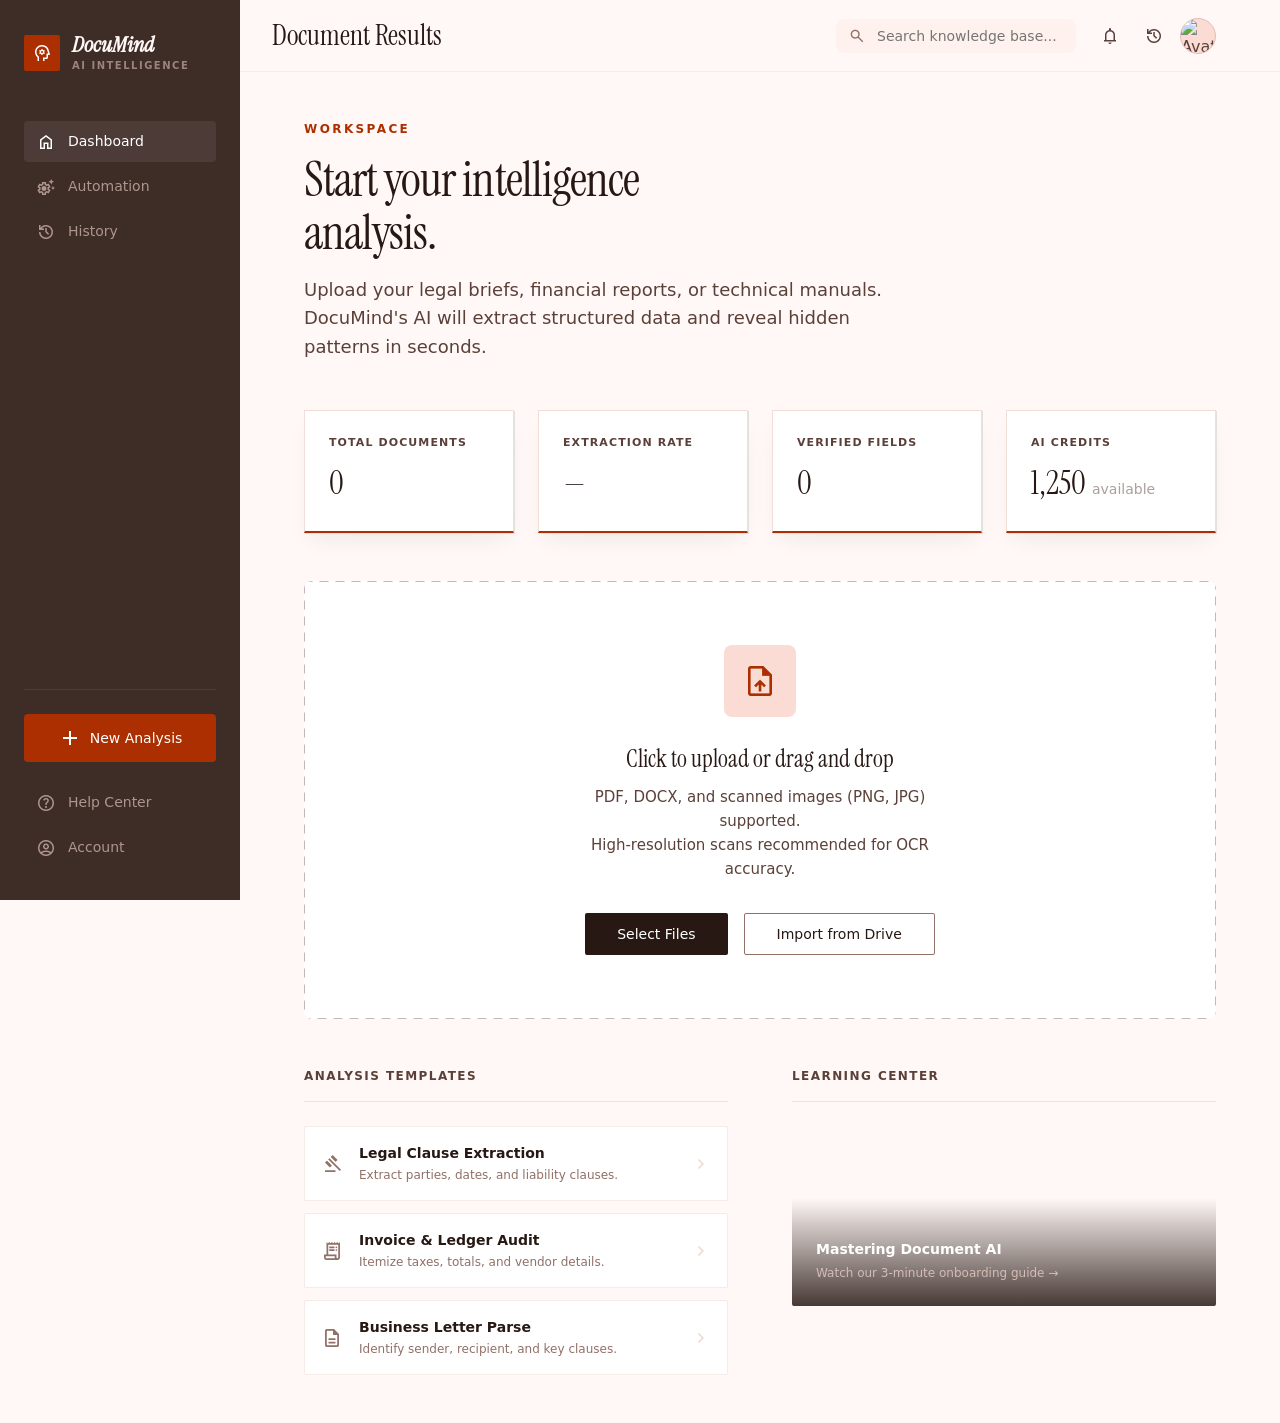
==== static/index.html @ 5a06f117 "Initial commit: DocuMind AI Document Understanding" ====
<!DOCTYPE html>
<html lang="en">
<head>
  <meta charset="UTF-8"/>
  <meta name="viewport" content="width=device-width, initial-scale=1.0"/>
  <title>DocuMind — AI Document Intelligence</title>
  <meta name="description" content="DocuMind AI: Upload legal briefs, financial reports, or technical manuals and extract structured data in seconds using advanced OCR and NLP."/>

  <!-- Fonts -->
  <link rel="preconnect" href="https://fonts.googleapis.com"/>
  <link rel="preconnect" href="https://fonts.gstatic.com" crossorigin/>
  <link href="https://fonts.googleapis.com/css2?family=Instrument+Serif:ital@0;1&family=Geist+Sans:wght@300;400;500;600;700&family=Geist+Mono:wght@400;500&display=swap" rel="stylesheet"/>
  <link href="https://fonts.googleapis.com/css2?family=Material+Symbols+Outlined:opsz,wght,FILL,GRAD@20..48,100..700,0..1,-50..200" rel="stylesheet"/>

  <link rel="stylesheet" href="/static/css/main.css"/>
</head>
<body>

<!-- ══════════════════════ SIDEBAR ══════════════════════ -->
<aside class="sidebar" id="sidebar">
  <div class="sidebar-brand">
    <div class="brand-icon">
      <span class="material-symbols-outlined">psychology</span>
    </div>
    <div>
      <h1 class="brand-name">DocuMind</h1>
      <p class="brand-sub">AI INTELLIGENCE</p>
    </div>
  </div>

  <nav class="sidebar-nav" id="sidebarNav">
    <a href="#" class="nav-item active" id="navDashboard" onclick="showView('dashboard')">
      <span class="material-symbols-outlined">home</span>
      <span>Dashboard</span>
    </a>
    <a href="#" class="nav-item" id="navAutomation" onclick="showView('automation')">
      <span class="material-symbols-outlined">settings_suggest</span>
      <span>Automation</span>
    </a>
    <a href="#" class="nav-item" id="navHistory" onclick="showView('history')">
      <span class="material-symbols-outlined">history</span>
      <span>History</span>
    </a>
  </nav>

  <div class="sidebar-bottom">
    <button class="btn-new-analysis" id="btnNewAnalysis" onclick="resetToUpload()">
      <span class="material-symbols-outlined">add</span>
      New Analysis
    </button>
    <a href="#" class="nav-item">
      <span class="material-symbols-outlined">help</span>
      <span>Help Center</span>
    </a>
    <a href="#" class="nav-item">
      <span class="material-symbols-outlined">account_circle</span>
      <span>Account</span>
    </a>
  </div>
</aside>

<!-- ══════════════════════ TOPBAR ══════════════════════ -->
<header class="topbar" id="topbar">
  <div class="topbar-left" id="topbarLeft">
    <h2 class="topbar-title" id="topbarTitle">Document Results</h2>
    <nav class="topbar-tabs" id="topbarTabs">
      <button class="tab-btn active" id="tabOverview" onclick="switchTab('overview')">Overview</button>
      <button class="tab-btn" id="tabStructure" onclick="switchTab('structure')">Structure</button>
      <button class="tab-btn" id="tabJson" onclick="switchTab('json')">JSON</button>
    </nav>
  </div>
  <div class="topbar-right">
    <button class="btn-reset" id="btnReset" onclick="resetToUpload()" style="display:none;">
      <span class="material-symbols-outlined">refresh</span>
      Reset / Upload New Document
    </button>
    <div class="topbar-search" id="topbarSearch">
      <span class="material-symbols-outlined search-icon">search</span>
      <input type="text" placeholder="Search knowledge base..." id="searchInput" class="search-input"/>
    </div>
    <div class="topbar-actions">
      <button class="icon-btn" title="Notifications">
        <span class="material-symbols-outlined">notifications</span>
      </button>
      <button class="icon-btn" title="History" onclick="showView('history')">
        <span class="material-symbols-outlined">history</span>
      </button>
      <div class="user-avatar">
        <img src="https://lh3.googleusercontent.com/aida-public/[base64]" alt="Avatar" style="width:100%;height:100%;object-fit:cover;"/>
      </div>
    </div>
  </div>
</header>

<!-- ══════════════════════ MAIN ══════════════════════ -->
<main class="main-content" id="mainContent">

  <!-- ── VIEW: DASHBOARD (upload) ── -->
  <div id="viewDashboard" class="view active">
    <section class="hero-section">
      <span class="hero-eyebrow">WORKSPACE</span>
      <h3 class="hero-title">Start your intelligence<br>analysis.</h3>
      <p class="hero-body">Upload your legal briefs, financial reports, or technical manuals. DocuMind's AI will extract structured data and reveal hidden patterns in seconds.</p>
    </section>

    <!-- Metric cards (empty state) -->
    <div class="metrics-grid" id="uploadMetrics">
      <div class="metric-card perspective-hover">
        <p class="metric-label">TOTAL DOCUMENTS</p>
        <p class="metric-value" id="mTotalDocs">0</p>
      </div>
      <div class="metric-card perspective-hover">
        <p class="metric-label">EXTRACTION RATE</p>
        <p class="metric-value" id="mExtrRate">—</p>
      </div>
      <div class="metric-card perspective-hover">
        <p class="metric-label">VERIFIED FIELDS</p>
        <p class="metric-value" id="mVerified">0</p>
      </div>
      <div class="metric-card perspective-hover">
        <p class="metric-label">AI CREDITS</p>
        <div style="display:flex;align-items:baseline;gap:6px;">
          <p class="metric-value">1,250</p>
          <span class="metric-sub">available</span>
        </div>
      </div>
    </div>

    <!-- Upload zone -->
    <section class="upload-section" id="uploadSection">
      <div class="upload-zone" id="uploadZone"
           ondragover="handleDragOver(event)"
           ondragleave="handleDragLeave(event)"
           ondrop="handleDrop(event)"
           onclick="document.getElementById('fileInput').click()">
        <div class="upload-icon-wrap">
          <span class="material-symbols-outlined upload-icon">upload_file</span>
        </div>
        <h4 class="upload-title">Click to upload or drag and drop</h4>
        <p class="upload-body">PDF, DOCX, and scanned images (PNG, JPG) supported.<br>High-resolution scans recommended for OCR accuracy.</p>
        <div class="upload-btns">
          <button class="btn-primary" onclick="event.stopPropagation(); document.getElementById('fileInput').click()">Select Files</button>
          <button class="btn-ghost">Import from Drive</button>
        </div>
        <input type="file" id="fileInput" accept=".png,.jpg,.jpeg,.pdf" style="display:none;" onchange="handleFileSelect(event)"/>
      </div>

      <!-- Processing spinner (hidden) -->
      <div class="processing-overlay" id="processingOverlay" style="display:none;">
        <div class="spinner-wrap">
          <div class="spinner"></div>
          <p class="spinner-label" id="spinnerLabel">Analyzing document…</p>
          <div class="spinner-steps" id="spinnerSteps">
            <div class="spinner-step active" id="step1"><span class="material-symbols-outlined">crop</span> Auto-cropping</div>
            <div class="spinner-step" id="step2"><span class="material-symbols-outlined">text_fields</span> Running OCR</div>
            <div class="spinner-step" id="step3"><span class="material-symbols-outlined">psychology</span> Extracting entities</div>
          </div>
        </div>
      </div>
    </section>

    <!-- Bottom row: templates + learning -->
    <div class="bottom-grid">
      <div>
        <h5 class="section-label">ANALYSIS TEMPLATES</h5>
        <div class="templates-list">
          <div class="template-item" onclick="loadSample('sample_invoice')">
            <div class="template-left">
              <span class="material-symbols-outlined template-icon">gavel</span>
              <div>
                <p class="template-name">Legal Clause Extraction</p>
                <p class="template-desc">Extract parties, dates, and liability clauses.</p>
              </div>
            </div>
            <span class="material-symbols-outlined template-arrow">chevron_right</span>
          </div>
          <div class="template-item" onclick="loadSample('sample_invoice')">
            <div class="template-left">
              <span class="material-symbols-outlined template-icon">receipt_long</span>
              <div>
                <p class="template-name">Invoice & Ledger Audit</p>
                <p class="template-desc">Itemize taxes, totals, and vendor details.</p>
              </div>
            </div>
            <span class="material-symbols-outlined template-arrow">chevron_right</span>
          </div>
          <div class="template-item" onclick="loadSample('sample_letter')">
            <div class="template-left">
              <span class="material-symbols-outlined template-icon">description</span>
              <div>
                <p class="template-name">Business Letter Parse</p>
                <p class="template-desc">Identify sender, recipient, and key clauses.</p>
              </div>
            </div>
            <span class="material-symbols-outlined template-arrow">chevron_right</span>
          </div>
        </div>
      </div>
      <div>
        <h5 class="section-label">LEARNING CENTER</h5>
        <div class="learning-card">
          <div class="learning-bg" style="background-image: url('https://lh3.googleusercontent.com/aida-public/[base64]'); background-size: cover; background-position: center;"></div>
          <div class="learning-overlay">
            <p class="learning-title">Mastering Document AI</p>
            <p class="learning-sub">Watch our 3-minute onboarding guide →</p>
          </div>
        </div>
      </div>
    </div>
  </div>

  <!-- ── VIEW: RESULTS ── -->
  <div id="viewResults" class="view" style="display:none;">

    <!-- Metric cards (results state) -->
    <div class="metrics-grid" id="resultMetrics">
      <div class="metric-card perspective-hover">
        <p class="metric-label">TOTAL ENTITIES</p>
        <div style="display:flex;align-items:baseline;gap:8px;">
          <span class="metric-value-lg" id="rEntities">—</span>
          <span class="metric-sub">Detected</span>
        </div>
      </div>
      <div class="metric-card perspective-hover">
        <p class="metric-label">OCR ACCURACY</p>
        <div style="display:flex;align-items:baseline;gap:8px;">
          <span class="metric-value-lg" id="rOcrAcc">—</span>
          <span class="metric-sub">Verified</span>
        </div>
      </div>
      <div class="metric-card perspective-hover">
        <p class="metric-label">SPEED</p>
        <div style="display:flex;align-items:baseline;gap:8px;">
          <span class="metric-value-lg" id="rSpeed">—</span>
          <span class="metric-sub">Extraction</span>
        </div>
      </div>
      <div class="metric-card perspective-hover">
        <p class="metric-label">CONFIDENCE</p>
        <div style="display:flex;align-items:baseline;gap:8px;">
          <span class="metric-value-lg" id="rConf">—</span>
          <span class="metric-sub">AI Score</span>
        </div>
      </div>
    </div>

    <!-- Dual-view output panel -->
    <div class="output-panel" id="outputPanel">
      <!-- Panel tabs -->
      <div class="panel-header">
        <div class="panel-tabs">
          <button class="panel-tab active" onclick="switchPanelTab('dual')" id="ptDual">Dual View</button>
          <button class="panel-tab" onclick="switchPanelTab('structure')" id="ptStructure">Structure</button>
          <button class="panel-tab" onclick="switchPanelTab('json')" id="ptJson">JSON</button>
          <button class="panel-tab" onclick="switchPanelTab('analytics')" id="ptAnalytics">Analytics</button>
          <button class="panel-tab" onclick="switchPanelTab('preview')" id="ptPreview">Preview</button>
        </div>
        <div class="panel-meta">
          <span class="filename-tag" id="filenameTag">—</span>
          <button class="icon-btn" onclick="downloadJSON()" title="Download JSON">
            <span class="material-symbols-outlined">download</span>
          </button>
        </div>
      </div>

      <!-- DUAL VIEW -->
      <div id="panelDual" class="panel-content">
        <div class="dual-grid">
          <!-- Raw Extraction -->
          <div class="raw-panel">
            <div class="raw-header">
              <h3 class="panel-section-label">RAW EXTRACTION</h3>
            </div>
            <div class="raw-body" id="rawBody">
              <p class="raw-comment"># SOURCE_LAYER_01</p>
              <div id="rawTextContent"></div>
              <p class="raw-comment" style="margin-top:2rem;">// END_OF_FILE_STREAM //</p>
            </div>
          </div>
          <!-- Verified Intelligence -->
          <div class="verified-panel">
            <div class="verified-header">
              <h3 class="panel-section-label">VERIFIED INTELLIGENCE</h3>
              <span class="synced-badge">
                <span class="material-symbols-outlined" style="font-size:12px;">check_circle</span>
                SYNCED
              </span>
            </div>
            <div class="verified-body" id="verifiedBody">
              <!-- Populated by JS -->
            </div>
          </div>
        </div>
      </div>

      <!-- STRUCTURE VIEW -->
      <div id="panelStructure" class="panel-content" style="display:none;">
        <div class="structure-view" id="structureView">
          <!-- Populated by JS -->
        </div>
      </div>

      <!-- JSON VIEW -->
      <div id="panelJson" class="panel-content" style="display:none;">
        <div class="json-view">
          <pre class="json-pre" id="jsonPre"></pre>
        </div>
      </div>

      <!-- ANALYTICS VIEW -->
      <div id="panelAnalytics" class="panel-content" style="display:none;">
        <div class="analytics-view" id="analyticsView" style="padding:24px;">
          <h3 class="panel-section-label" style="margin-bottom:16px;">EXTRACTION METRICS</h3>
          <div id="analyticsMetrics" style="display:grid;grid-template-columns:1fr 1fr 1fr;gap:16px;margin-bottom:32px;"></div>
          <h3 class="panel-section-label" style="margin-bottom:16px;">PERFORMANCE TIMELINE</h3>
          <div id="analyticsTimeline" style="background:#fff;border:1px solid #e4beb4;border-radius:4px;padding:24px;"></div>
        </div>
      </div>

      <!-- PREVIEW VIEW -->
      <div id="panelPreview" class="panel-content" style="display:none;">
        <div class="preview-view" id="previewView" style="padding:16px;height:600px;">
          <embed id="previewImage" width="100%" height="100%" style="border:1px solid rgba(228,190,180,0.5);border-radius:4px;background:#fff;" />
        </div>
      </div>
    </div>

    <!-- Footer -->
    <div class="results-footer">
      <div class="footer-left">
        <span>Audit ID: <span class="mono" id="auditId">DM-0000-X</span></span>
        <span>Model: <span class="mono" id="modelUsed">—</span></span>
      </div>
      <div class="footer-right">
        <span class="status-dot"></span>
        <span>All services operational</span>
      </div>
    </div>
  </div>

  <!-- ── VIEW: HISTORY ── -->
  <div id="viewHistory" class="view" style="display:none;">
    <section class="hero-section">
      <span class="hero-eyebrow">HISTORY</span>
      <h3 class="hero-title">Analysis history.</h3>
      <p class="hero-body">Past analyses are stored locally in your session.</p>
    </section>
    <div id="historyList" class="history-list">
      <p class="empty-state">No analyses yet. Upload a document to begin.</p>
    </div>
  </div>

  <!-- ── VIEW: AUTOMATION ── -->
  <div id="viewAutomation" class="view" style="display:none;">
    <section class="hero-section">
      <span class="hero-eyebrow">AUTOMATION</span>
      <h3 class="hero-title">Configure pipelines.</h3>
      <p class="hero-body">Set up extraction rules and automated workflows for recurring document types.</p>
    </section>
    <div class="settings-grid">
      <div class="settings-card">
        <h4 class="settings-card-title">OCR Settings</h4>
        <div class="form-group">
          <label class="form-label">Preprocessing Mode</label>
          <select class="form-select" id="settingsMode">
            <option value="standard">Standard — Scanned PDFs</option>
            <option value="aggressive">Aggressive — Noisy / Faded</option>
            <option value="photo">Photo — Camera / WhatsApp</option>
          </select>
        </div>
        <div class="form-group">
          <label class="form-label">Min Confidence Threshold</label>
          <input type="range" min="0" max="100" value="0" class="form-range" id="settingsConf"/>
          <span class="form-range-val" id="settingsConfVal">0%</span>
        </div>
      </div>
      <div class="settings-card">
        <h4 class="settings-card-title">Entity Filters</h4>
        <div class="entity-filter-grid" id="entityFilterGrid">
          <!-- Populated by JS -->
        </div>
      </div>
    </div>
  </div>

</main>

<!-- ══════════════════════ FAB ══════════════════════ -->
<button class="fab" id="fab" title="AI Chat" style="display:none;">
  <span class="material-symbols-outlined">chat_bubble</span>
</button>

<!-- ══════════════════════ ERROR TOAST ══════════════════════ -->
<div class="toast" id="toast" style="display:none;">
  <span class="material-symbols-outlined toast-icon">error</span>
  <span id="toastMsg"></span>
  <button onclick="hideToast()" class="toast-close">✕</button>
</div>

<script src="/static/js/app.js"></script>
</body>
</html>
---- static/css/main.css ----
/* ── Tokens ── */
:root {
  --surface: #fff8f6;
  --surface-low: #fff1ed;
  --surface-container: #ffe9e4;
  --surface-high: #ffe2da;
  --surface-highest: #fadcd4;
  --surface-white: #ffffff;
  --on-surface: #271813;
  --on-surface-var: #5b4039;
  --inverse-surface: #3e2c27;
  --outline: #907067;
  --outline-var: #e4beb4;
  --primary: #ab2f00;
  --primary-dark: #271813;
  --on-primary: #ffffff;
  --error: #ba1a1a;
  --green: #16a34a;
  --sidebar-w: 240px;
  --topbar-h: 72px;
  --font-serif: 'Instrument Serif', Georgia, serif;
  --font-sans: 'Geist Sans', system-ui, sans-serif;
  --font-mono: 'Geist Mono', monospace;
  --radius-sm: 2px;
  --radius: 4px;
  --radius-lg: 8px;
  --shadow-card: 1px 1px 0 0 #e2e1de, 0 12px 24px -8px rgba(39,24,19,.08);
}

*,*::before,*::after{box-sizing:border-box;margin:0;padding:0;}
html,body{height:100%;font-family:var(--font-sans);background:var(--surface);color:var(--on-surface);font-size:16px;line-height:1.5;}
a{text-decoration:none;color:inherit;}
button{cursor:pointer;border:none;background:none;font-family:inherit;}

/* ── Sidebar ── */
.sidebar{
  position:fixed;left:0;top:0;width:var(--sidebar-w);height:100vh;
  background:var(--inverse-surface);display:flex;flex-direction:column;
  padding:32px 24px;z-index:100;overflow-y:auto;
}
.sidebar-brand{display:flex;align-items:center;gap:12px;margin-bottom:48px;}
.brand-icon{width:36px;height:36px;background:var(--primary);border-radius:var(--radius-sm);display:flex;align-items:center;justify-content:center;flex-shrink:0;}
.brand-icon .material-symbols-outlined{color:#fff;font-size:20px;}
.brand-name{font-family:var(--font-serif);font-style:italic;font-size:22px;color:#fff8f6;line-height:1.2;}
.brand-sub{font-size:10px;color:rgba(250,220,212,.5);letter-spacing:.15em;font-weight:600;}
.sidebar-nav{flex:1;display:flex;flex-direction:column;gap:4px;}
.nav-item{display:flex;align-items:center;gap:12px;padding:10px 12px;border-radius:var(--radius);color:rgba(250,220,212,.6);font-size:14px;font-weight:500;transition:all .2s;}
.nav-item:hover,.nav-item.active{color:var(--surface-high);background:rgba(255,255,255,.07);}
.nav-item.active{color:#fff;}
.nav-item .material-symbols-outlined{font-size:20px;}
.sidebar-bottom{margin-top:auto;padding-top:24px;border-top:1px solid rgba(228,190,180,.1);display:flex;flex-direction:column;gap:4px;}
.btn-new-analysis{width:100%;background:var(--primary);color:#fff;padding:12px 16px;border-radius:var(--radius);font-size:14px;font-weight:500;display:flex;align-items:center;justify-content:center;gap:8px;margin-bottom:16px;transition:opacity .2s;}
.btn-new-analysis:hover{opacity:.88;}

/* ── Topbar ── */
.topbar{
  position:fixed;top:0;left:var(--sidebar-w);right:0;height:var(--topbar-h);
  background:var(--surface);border-bottom:1px solid rgba(228,190,180,.25);
  display:flex;align-items:center;justify-content:space-between;
  padding:0 64px 0 32px;z-index:90;
}
.topbar-left{display:flex;align-items:flex-end;gap:32px;}
.topbar-title{font-family:var(--font-serif);font-size:28px;font-weight:400;line-height:1;}
.topbar-tabs{display:flex;gap:24px;padding-bottom:2px;}
.tab-btn{background:none;border:none;padding:0 0 6px;font-size:14px;font-weight:500;color:var(--on-surface-var);border-bottom:2px solid transparent;transition:all .2s;cursor:pointer;}
.tab-btn.active{color:var(--primary);border-bottom-color:var(--primary);}
.tab-btn:hover:not(.active){color:var(--on-surface);}
.topbar-right{display:flex;align-items:center;gap:16px;}
.topbar-search{position:relative;display:flex;align-items:center;}
.search-icon{position:absolute;left:12px;font-size:18px;color:var(--outline);}
.search-input{background:var(--surface-low);border:1px solid transparent;border-radius:var(--radius-lg);padding:8px 16px 8px 40px;font-size:14px;width:240px;color:var(--on-surface);transition:border .2s;font-family:inherit;}
.search-input:focus{outline:none;border-color:var(--outline);}
.topbar-actions{display:flex;align-items:center;gap:8px;}
.icon-btn{width:36px;height:36px;display:flex;align-items:center;justify-content:center;border-radius:var(--radius);color:var(--on-surface-var);transition:all .2s;}
.icon-btn:hover{background:var(--surface-container);color:var(--primary);}
.icon-btn .material-symbols-outlined{font-size:20px;}
.user-avatar{width:36px;height:36px;border-radius:50%;background:var(--surface-highest);border:1px solid var(--outline-var);display:flex;align-items:center;justify-content:center;color:var(--on-surface-var);overflow:hidden;}
.user-avatar .material-symbols-outlined{font-size:22px;}
.btn-reset{display:flex;align-items:center;gap:8px;border:1px solid var(--outline);padding:8px 16px;border-radius:var(--radius-lg);font-size:13px;font-weight:500;color:var(--on-surface);transition:all .2s;}
.btn-reset:hover{background:var(--surface-container);}

/* ── Main ── */
.main-content{margin-left:var(--sidebar-w);margin-top:var(--topbar-h);min-height:calc(100vh - var(--topbar-h));padding:48px 64px;}
.view{max-width:1024px;margin:0 auto;}

/* ── Hero ── */
.hero-section{margin-bottom:48px;}
.hero-eyebrow{font-size:12px;font-weight:600;color:var(--primary);letter-spacing:.2em;text-transform:uppercase;display:block;margin-bottom:16px;}
.hero-title{font-family:var(--font-serif);font-size:48px;font-weight:400;line-height:1.1;letter-spacing:-.02em;color:var(--on-surface);margin-bottom:16px;}
.hero-body{font-size:18px;color:var(--on-surface-var);max-width:600px;line-height:1.6;}

/* ── Metric cards ── */
.metrics-grid{display:grid;grid-template-columns:repeat(4,1fr);gap:24px;margin-bottom:48px;}
.metric-card{background:var(--surface-white);border:1px solid rgba(228,190,180,.5);border-bottom:2px solid var(--primary);padding:24px;box-shadow:var(--shadow-card);transition:transform .3s cubic-bezier(.34,1.56,.64,1);}
.metric-card:hover{transform:scale(1.02) rotate(.5deg);}
.metric-label{font-size:11px;font-weight:600;color:var(--on-surface-var);text-transform:uppercase;letter-spacing:.1em;margin-bottom:8px;}
.metric-value{font-family:var(--font-serif);font-size:32px;font-weight:400;color:var(--on-surface);}
.metric-value-lg{font-family:var(--font-serif);font-size:48px;font-weight:400;color:var(--primary);line-height:1;}
.metric-sub{font-size:14px;color:rgba(91,64,57,.5);font-weight:500;}

/* ── Upload ── */
.upload-section{position:relative;margin-bottom:48px;}
.upload-zone{
  border-radius:var(--radius-lg);background:var(--surface-white);padding:64px 32px;
  display:flex;flex-direction:column;align-items:center;justify-content:center;text-align:center;
  cursor:pointer;transition:all .3s;
  background-image:url("data:image/svg+xml,%3csvg width='100%25' height='100%25' xmlns='http://www.w3.org/2000/svg'%3e%3crect width='100%25' height='100%25' fill='none' stroke='%23907067' stroke-width='1' stroke-dasharray='8%2c8' stroke-dashoffset='0' stroke-linecap='square'/%3e%3c/svg%3e");
}
.upload-zone:hover,.upload-zone.drag-over{background:var(--surface-low);}
.upload-icon-wrap{width:72px;height:72px;background:var(--surface-highest);border-radius:var(--radius-lg);display:flex;align-items:center;justify-content:center;margin-bottom:24px;transition:transform .3s;}
.upload-zone:hover .upload-icon-wrap,.upload-zone.drag-over .upload-icon-wrap{transform:scale(1.1);}
.upload-icon{font-size:36px;color:var(--primary);}
.upload-title{font-family:var(--font-serif);font-size:24px;font-weight:400;margin-bottom:8px;}
.upload-body{font-size:15px;color:var(--on-surface-var);max-width:380px;line-height:1.6;margin-bottom:32px;}
.upload-btns{display:flex;gap:16px;}
.btn-primary{background:var(--primary-dark);color:#fff;padding:12px 32px;border-radius:var(--radius-sm);font-size:14px;font-weight:500;transition:opacity .2s;}
.btn-primary:hover{opacity:.85;}
.btn-ghost{border:1px solid var(--outline);padding:12px 32px;border-radius:var(--radius-sm);font-size:14px;font-weight:500;color:var(--on-surface);transition:background .2s;}
.btn-ghost:hover{background:var(--surface-container);}

/* ── Processing overlay ── */
.processing-overlay{position:absolute;inset:0;background:rgba(255,248,246,.92);border-radius:var(--radius-lg);display:flex;align-items:center;justify-content:center;backdrop-filter:blur(4px);}
.spinner-wrap{text-align:center;}
.spinner{width:48px;height:48px;border:3px solid var(--surface-highest);border-top-color:var(--primary);border-radius:50%;animation:spin .8s linear infinite;margin:0 auto 16px;}
@keyframes spin{to{transform:rotate(360deg);}}
.spinner-label{font-size:15px;color:var(--on-surface-var);margin-bottom:24px;}
.spinner-steps{display:flex;gap:24px;justify-content:center;}
.spinner-step{display:flex;align-items:center;gap:6px;font-size:12px;font-weight:500;color:rgba(91,64,57,.4);transition:color .3s;}
.spinner-step.active{color:var(--primary);}
.spinner-step .material-symbols-outlined{font-size:16px;}

/* ── Bottom grid ── */
.bottom-grid{display:grid;grid-template-columns:1fr 1fr;gap:64px;}
.section-label{font-size:12px;font-weight:600;color:var(--on-surface-var);text-transform:uppercase;letter-spacing:.12em;border-bottom:1px solid rgba(228,190,180,.4);padding-bottom:16px;margin-bottom:24px;}
.templates-list{display:flex;flex-direction:column;gap:12px;}
.template-item{display:flex;align-items:center;justify-content:space-between;padding:16px;background:var(--surface-white);border:1px solid rgba(228,190,180,.3);border-radius:var(--radius-sm);cursor:pointer;transition:border-color .2s;}
.template-item:hover{border-color:var(--primary);}
.template-left{display:flex;align-items:center;gap:16px;}
.template-icon{color:var(--outline);font-size:22px;transition:color .2s;}
.template-item:hover .template-icon{color:var(--primary);}
.template-name{font-size:14px;font-weight:600;color:var(--on-surface);}
.template-desc{font-size:12px;color:var(--outline);margin-top:2px;}
.template-arrow{color:rgba(228,190,180,.6);font-size:20px;}
.learning-card{position:relative;height:180px;border-radius:var(--radius-sm);overflow:hidden;cursor:pointer;}
.learning-bg{position:absolute;inset:0;background:linear-gradient(135deg,#3e2c27 0%,#6b3a2a 100%);}
.learning-overlay{position:absolute;inset:0;background:linear-gradient(to top,rgba(39,24,19,.85) 0%,transparent 60%);display:flex;flex-direction:column;justify-content:flex-end;padding:24px;}
.learning-title{color:#fff;font-size:14px;font-weight:600;margin-bottom:4px;}
.learning-sub{color:rgba(250,220,212,.7);font-size:12px;}

/* ── Output panel ── */
.output-panel{background:var(--surface-white);border:1px solid rgba(228,190,180,.4);box-shadow:var(--shadow-card);overflow:hidden;margin-bottom:32px;}
.panel-header{display:flex;align-items:center;justify-content:space-between;padding:16px 32px;border-bottom:1px solid rgba(228,190,180,.2);background:rgba(255,241,237,.4);}
.panel-tabs{display:flex;gap:24px;}
.panel-tab{font-size:14px;font-weight:500;color:rgba(91,64,57,.5);padding-bottom:4px;border-bottom:2px solid transparent;transition:all .2s;cursor:pointer;}
.panel-tab.active{color:var(--primary);border-bottom-color:var(--primary);}
.panel-meta{display:flex;align-items:center;gap:12px;}
.filename-tag{font-size:12px;color:var(--outline);background:var(--surface);padding:4px 10px;border-radius:var(--radius-sm);}
.dual-grid{display:grid;grid-template-columns:1fr 1fr;}
.raw-panel{border-right:1px solid rgba(228,190,180,.2);}
.raw-header,.verified-header{padding:16px 32px;background:rgba(255,241,237,.3);border-bottom:1px solid rgba(228,190,180,.12);display:flex;align-items:center;justify-content:space-between;}
.panel-section-label{font-size:11px;font-weight:600;color:var(--on-surface-var);text-transform:uppercase;letter-spacing:.12em;}
.raw-body{padding:32px;background:#f1f0ed;height:540px;overflow-y:auto;font-family:var(--font-mono);font-size:13px;line-height:1.7;box-shadow:inset 0 2px 8px rgba(39,24,19,.06);}
.raw-comment{color:rgba(144,112,103,.6);margin-bottom:16px;font-style:italic;}
.raw-line{margin-bottom:4px;color:var(--on-surface);}
.verified-body{padding:32px;height:540px;overflow-y:auto;display:flex;flex-direction:column;gap:24px;}
.synced-badge{display:flex;align-items:center;gap:4px;font-size:10px;font-weight:700;color:var(--green);background:#dcfce7;padding:4px 10px;border-radius:999px;}
.v-field-label{font-size:10px;font-weight:700;color:var(--primary);text-transform:uppercase;letter-spacing:.08em;display:block;margin-bottom:6px;}
.v-field-box{background:var(--surface-low);padding:12px 16px;border:1px solid rgba(228,190,180,.35);border-radius:var(--radius-sm);display:flex;justify-content:space-between;align-items:center;font-size:14px;transition:border-color .2s;}
.v-field-box:hover{border-color:var(--primary);}
.v-field-box .material-symbols-outlined{font-size:16px;color:var(--outline-var);}
.v-grid-2{display:grid;grid-template-columns:1fr 1fr;gap:16px;}
.v-entity-box{background:rgba(255,241,237,.5);padding:16px;border:1px solid rgba(228,190,180,.35);border-radius:var(--radius-sm);}
.v-entity-name{font-size:14px;font-weight:700;color:var(--on-surface);margin-bottom:4px;}
.v-entity-detail{font-size:13px;color:var(--on-surface-var);line-height:1.5;}
.v-table{width:100%;font-size:13px;border-collapse:collapse;}
.v-table th{text-align:left;padding-bottom:8px;color:var(--on-surface-var);font-weight:500;border-bottom:1px solid rgba(228,190,180,.2);}
.v-table th:last-child,.v-table td:last-child{text-align:right;}
.v-table td{padding:10px 0;border-bottom:1px solid rgba(228,190,180,.1);}
.v-table tr:last-child td{border:none;font-weight:700;}
.v-table tr:last-child td:last-child{color:var(--primary);}
.v-actions{display:flex;gap:12px;padding-top:8px;}
.btn-approve{flex:1;background:var(--primary-dark);color:#fff;padding:12px;border-radius:var(--radius-sm);font-size:14px;font-weight:500;transition:opacity .2s;}
.btn-approve:hover{opacity:.85;}
.btn-more{padding:12px 16px;border:1px solid rgba(228,190,180,.5);border-radius:var(--radius-sm);transition:background .2s;}
.btn-more:hover{background:var(--surface-low);}

/* ── Structure & JSON views ── */
.structure-view{padding:32px;display:flex;flex-direction:column;gap:12px;}
.struct-entity{display:flex;align-items:center;justify-content:space-between;padding:14px 20px;border:1px solid rgba(228,190,180,.3);border-radius:var(--radius);background:var(--surface-white);}
.struct-type{font-size:11px;font-weight:600;text-transform:uppercase;letter-spacing:.08em;padding:4px 10px;border-radius:999px;}
.struct-value{font-size:14px;font-weight:500;color:var(--on-surface);}
.struct-conf{font-size:12px;font-weight:600;}
.conf-high{color:var(--green);}
.conf-medium{color:#d97706;}
.conf-low{color:var(--error);}
.json-view{padding:32px;}
.json-pre{font-family:var(--font-mono);font-size:13px;line-height:1.7;background:#f1f0ed;padding:24px;border-radius:var(--radius);overflow-x:auto;color:var(--on-surface);max-height:540px;overflow-y:auto;}

/* ── Results footer ── */
.results-footer{display:flex;justify-content:space-between;align-items:center;padding:16px 0;font-size:13px;color:rgba(91,64,57,.55);}
.footer-left{display:flex;gap:24px;}
.mono{font-family:var(--font-mono);color:var(--primary);}
.footer-right{display:flex;align-items:center;gap:8px;}
.status-dot{width:8px;height:8px;border-radius:50%;background:var(--green);}

/* ── History ── */
.history-list{display:flex;flex-direction:column;gap:12px;}
.history-item{display:flex;align-items:center;justify-content:space-between;padding:16px 20px;background:var(--surface-white);border:1px solid rgba(228,190,180,.3);border-radius:var(--radius);cursor:pointer;transition:border-color .2s;}
.history-item:hover{border-color:var(--primary);}
.h-name{font-size:14px;font-weight:600;color:var(--on-surface);}
.h-meta{font-size:12px;color:var(--on-surface-var);margin-top:2px;}
.h-badge{font-size:11px;font-weight:600;padding:4px 10px;border-radius:999px;background:var(--surface-highest);color:var(--primary);}
.empty-state{font-size:14px;color:var(--on-surface-var);text-align:center;padding:48px 0;}

/* ── Settings ── */
.settings-grid{display:grid;grid-template-columns:1fr 1fr;gap:32px;}
.settings-card{background:var(--surface-white);border:1px solid rgba(228,190,180,.35);padding:28px;border-radius:var(--radius);}
.settings-card-title{font-family:var(--font-serif);font-size:20px;margin-bottom:24px;color:var(--on-surface);}
.form-group{margin-bottom:20px;}
.form-label{display:block;font-size:12px;font-weight:600;text-transform:uppercase;letter-spacing:.08em;color:var(--on-surface-var);margin-bottom:8px;}
.form-select{width:100%;padding:10px 14px;border:1px solid rgba(228,190,180,.5);border-radius:var(--radius-sm);font-size:14px;font-family:inherit;background:var(--surface-low);color:var(--on-surface);}
.form-select:focus{outline:none;border-color:var(--primary);}
.form-range{width:100%;accent-color:var(--primary);}
.form-range-val{font-size:13px;color:var(--on-surface-var);margin-top:4px;display:block;}
.entity-filter-grid{display:flex;flex-wrap:wrap;gap:8px;}
.entity-chip{font-size:12px;font-weight:500;padding:6px 12px;border:1px solid rgba(228,190,180,.5);border-radius:999px;cursor:pointer;transition:all .2s;background:var(--surface-white);color:var(--on-surface-var);}
.entity-chip.selected{background:var(--primary);color:#fff;border-color:var(--primary);}

/* ── FAB ── */
.fab{position:fixed;bottom:48px;right:48px;width:56px;height:56px;background:var(--primary-dark);color:#fff;border-radius:50%;box-shadow:0 8px 24px rgba(39,24,19,.25);display:flex;align-items:center;justify-content:center;z-index:200;transition:transform .2s;}
.fab:hover{transform:scale(1.1);}

/* ── Toast ── */
.toast{position:fixed;bottom:32px;left:50%;transform:translateX(-50%);background:#fff;border:1px solid var(--outline-var);border-left:4px solid var(--error);border-radius:var(--radius-lg);padding:14px 20px;display:flex;align-items:center;gap:12px;box-shadow:0 8px 24px rgba(39,24,19,.15);z-index:300;font-size:14px;}
.toast-icon{color:var(--error);}
.toast-close{font-size:16px;color:var(--on-surface-var);padding:0 4px;}
.toast.success{border-left-color:var(--green);}
.toast.success .toast-icon{color:var(--green);}

/* ── Routing badge ── */
.route-badge{display:inline-flex;align-items:center;gap:8px;padding:6px 16px;border-radius:999px;font-size:13px;font-weight:500;margin-bottom:16px;}
.route-good{background:rgba(22,163,74,.1);color:var(--green);border:1px solid rgba(22,163,74,.3);}
.route-warn{background:rgba(217,119,6,.1);color:#d97706;border:1px solid rgba(217,119,6,.3);}

/* ── Responsive ── */
@media(max-width:768px){
  :root{--sidebar-w:0px;}
  .sidebar{transform:translateX(-240px);}
  .topbar{left:0;padding:0 16px;}
  .main-content{padding:32px 16px;}
  .metrics-grid{grid-template-columns:1fr 1fr;}
  .dual-grid{grid-template-columns:1fr;}
  .raw-panel{border-right:none;border-bottom:1px solid rgba(228,190,180,.2);}
  .bottom-grid{grid-template-columns:1fr;}
  .settings-grid{grid-template-columns:1fr;}
}
@media(max-width:480px){
  .metrics-grid{grid-template-columns:1fr;}
  .upload-btns{flex-direction:column;}
}
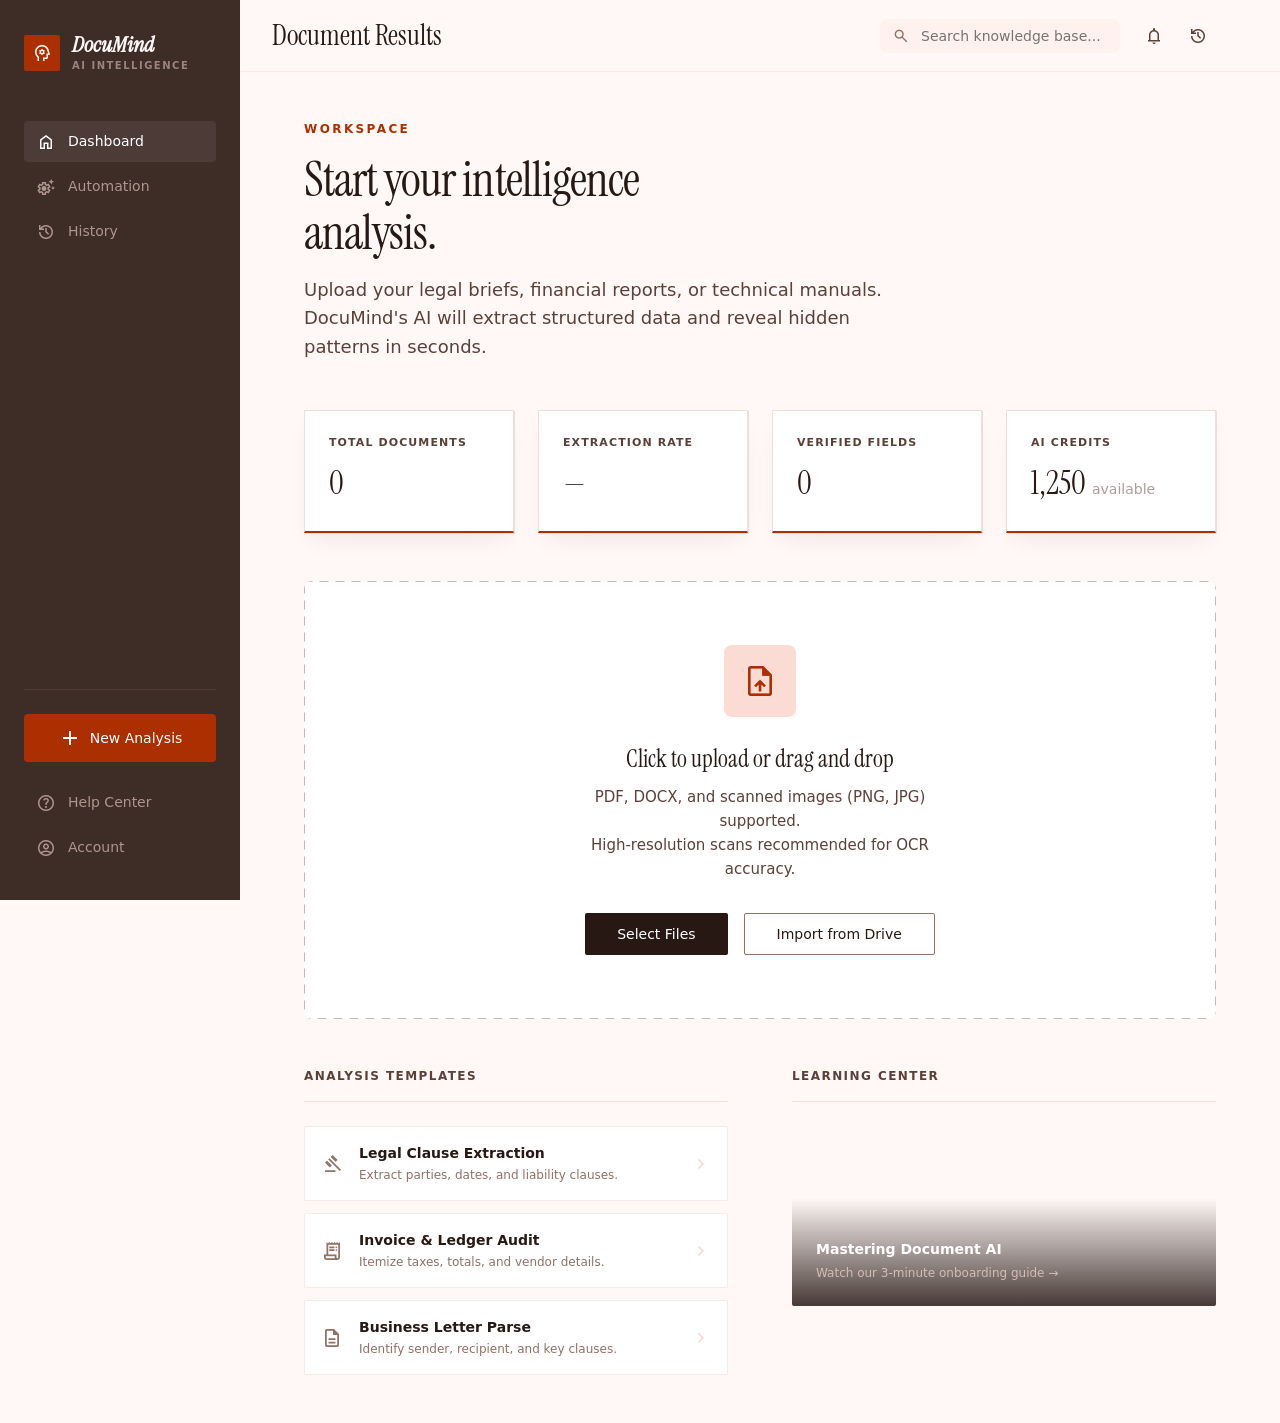
==== commit d6b28f77: "remove generic avatar from topbar" ====
--- a/static/index.html
+++ b/static/index.html
@@ -85,9 +85,6 @@
       <button class="icon-btn" title="History" onclick="showView('history')">
         <span class="material-symbols-outlined">history</span>
       </button>
-      <div class="user-avatar">
-        <img src="https://lh3.googleusercontent.com/aida-public/[base64]" alt="Avatar" style="width:100%;height:100%;object-fit:cover;"/>
-      </div>
     </div>
   </div>
 </header>
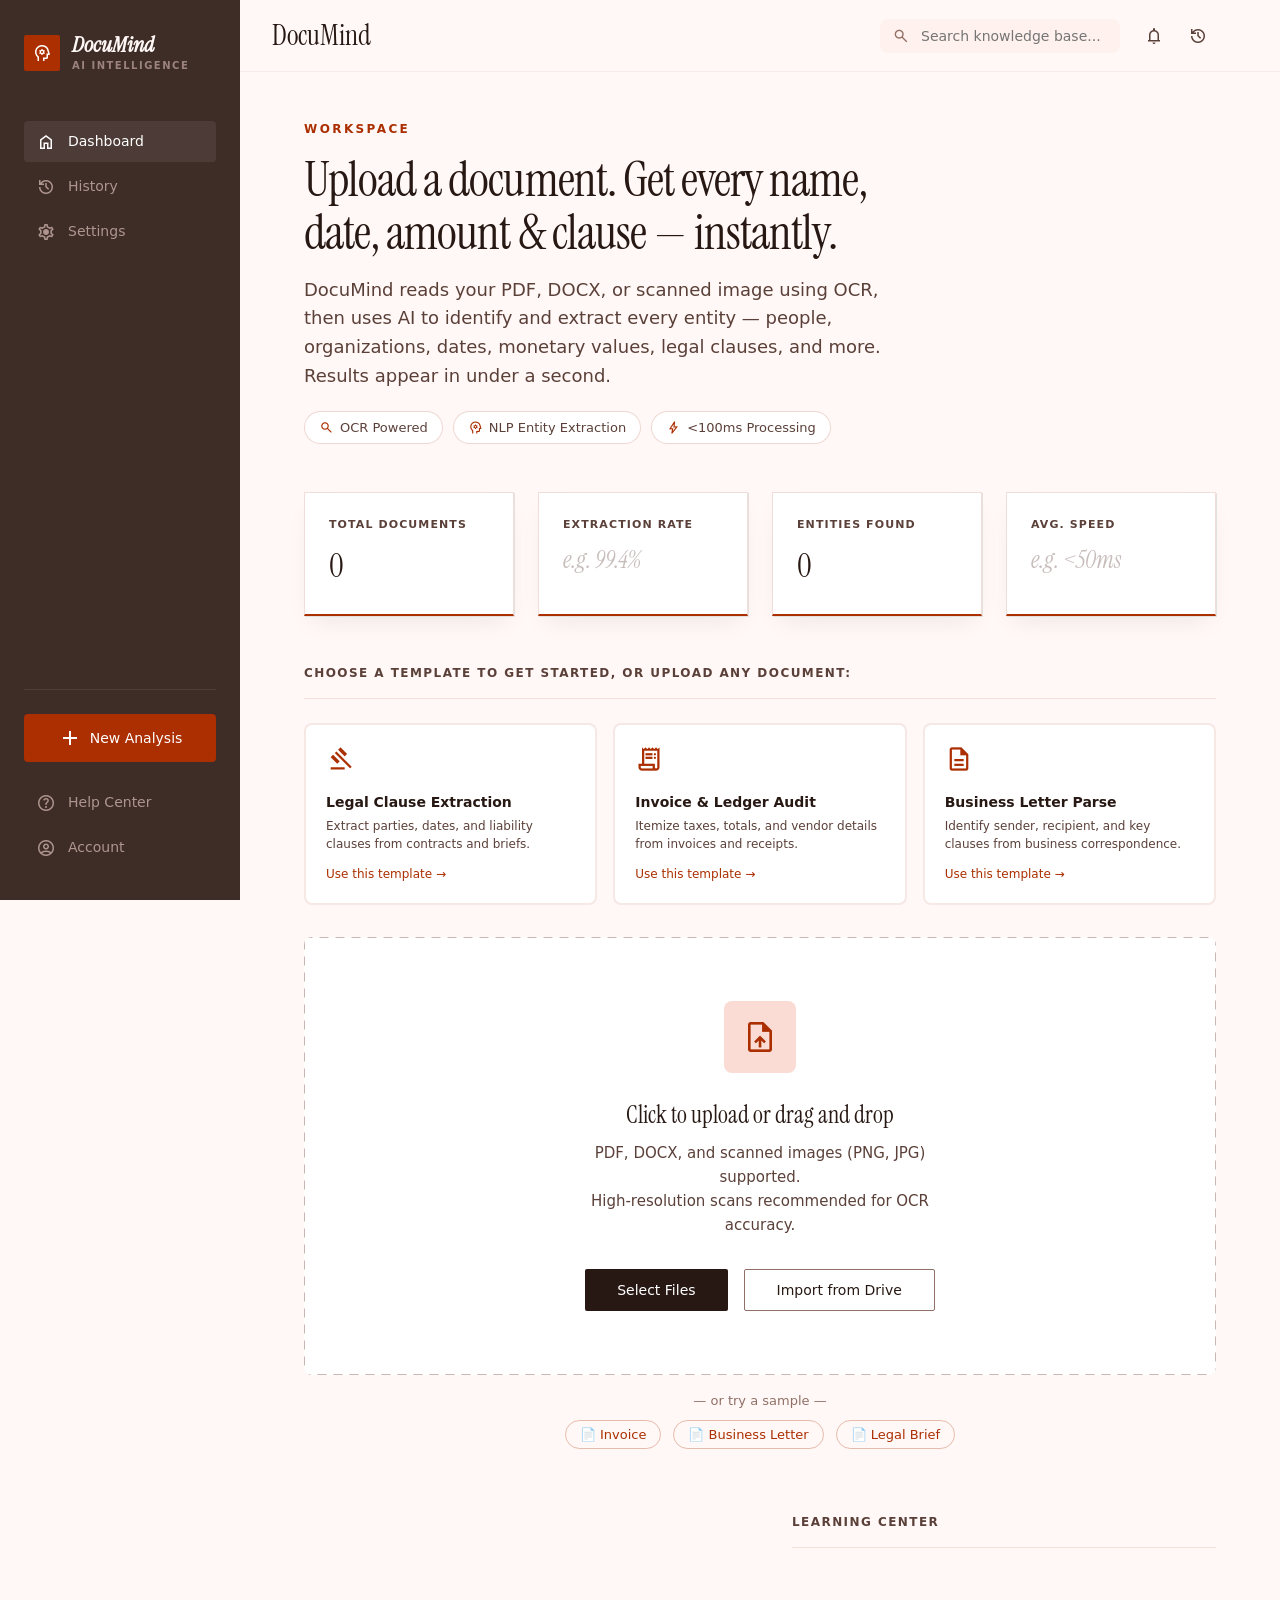
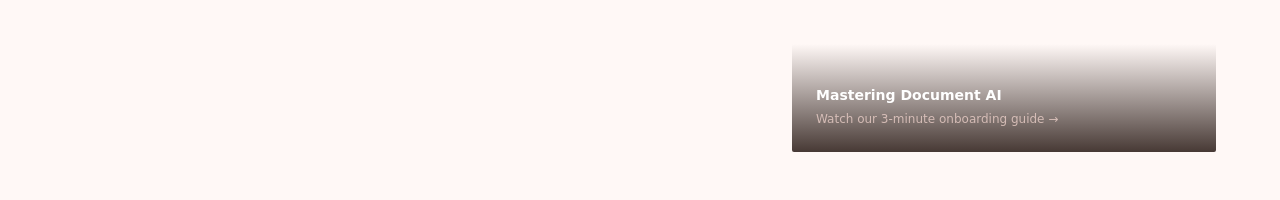
==== commit 6c3b4a45: "update" ====
--- a/static/index.html
+++ b/static/index.html
@@ -4,7 +4,7 @@
   <meta charset="UTF-8"/>
   <meta name="viewport" content="width=device-width, initial-scale=1.0"/>
   <title>DocuMind — AI Document Intelligence</title>
-  <meta name="description" content="DocuMind AI: Upload legal briefs, financial reports, or technical manuals and extract structured data in seconds using advanced OCR and NLP."/>
+  <meta name="description" content="DocuMind AI: Upload legal briefs, financial reports, or scanned images and extract every name, date, amount, and clause instantly using OCR and NLP."/>
 
   <!-- Fonts -->
   <link rel="preconnect" href="https://fonts.googleapis.com"/>
@@ -33,13 +33,13 @@
       <span class="material-symbols-outlined">home</span>
       <span>Dashboard</span>
     </a>
-    <a href="#" class="nav-item" id="navAutomation" onclick="showView('automation')">
-      <span class="material-symbols-outlined">settings_suggest</span>
-      <span>Automation</span>
-    </a>
     <a href="#" class="nav-item" id="navHistory" onclick="showView('history')">
       <span class="material-symbols-outlined">history</span>
       <span>History</span>
+    </a>
+    <a href="#" class="nav-item" id="navSettings" onclick="showView('settings')">
+      <span class="material-symbols-outlined">settings</span>
+      <span>Settings</span>
     </a>
   </nav>
 
@@ -62,18 +62,14 @@
 <!-- ══════════════════════ TOPBAR ══════════════════════ -->
 <header class="topbar" id="topbar">
   <div class="topbar-left" id="topbarLeft">
-    <h2 class="topbar-title" id="topbarTitle">Document Results</h2>
-    <nav class="topbar-tabs" id="topbarTabs">
-      <button class="tab-btn active" id="tabOverview" onclick="switchTab('overview')">Overview</button>
-      <button class="tab-btn" id="tabStructure" onclick="switchTab('structure')">Structure</button>
-      <button class="tab-btn" id="tabJson" onclick="switchTab('json')">JSON</button>
+    <h2 class="topbar-title" id="topbarTitle">DocuMind</h2>
+    <nav class="topbar-tabs" id="topbarTabs" style="display:none;">
+      <button class="tab-btn active" id="tabOverview">Overview</button>
+      <button class="tab-btn" id="tabStructure">Structure</button>
+      <button class="tab-btn" id="tabJson">JSON</button>
     </nav>
   </div>
   <div class="topbar-right">
-    <button class="btn-reset" id="btnReset" onclick="resetToUpload()" style="display:none;">
-      <span class="material-symbols-outlined">refresh</span>
-      Reset / Upload New Document
-    </button>
     <div class="topbar-search" id="topbarSearch">
       <span class="material-symbols-outlined search-icon">search</span>
       <input type="text" placeholder="Search knowledge base..." id="searchInput" class="search-input"/>
@@ -89,39 +85,100 @@
   </div>
 </header>
 
+<!-- ══════════════════════ MOBILE BOTTOM NAV ══════════════════════ -->
+<nav class="mobile-nav" id="mobileNav">
+  <a href="#" class="mob-nav-item active" id="mnavDashboard" onclick="showView('dashboard')">
+    <span class="material-symbols-outlined">home</span>
+    <span>Home</span>
+  </a>
+  <a href="#" class="mob-nav-item" id="mnavResults" onclick="showView('results')" style="display:none;">
+    <span class="material-symbols-outlined">description</span>
+    <span>Results</span>
+  </a>
+  <a href="#" class="mob-nav-item" id="mnavHistory" onclick="showView('history')">
+    <span class="material-symbols-outlined">history</span>
+    <span>History</span>
+  </a>
+  <a href="#" class="mob-nav-item" id="mnavSettings" onclick="showView('settings')">
+    <span class="material-symbols-outlined">settings</span>
+    <span>Settings</span>
+  </a>
+</nav>
+
 <!-- ══════════════════════ MAIN ══════════════════════ -->
 <main class="main-content" id="mainContent">
 
   <!-- ── VIEW: DASHBOARD (upload) ── -->
   <div id="viewDashboard" class="view active">
+
+    <!-- ── Value Proposition ── -->
     <section class="hero-section">
       <span class="hero-eyebrow">WORKSPACE</span>
-      <h3 class="hero-title">Start your intelligence<br>analysis.</h3>
-      <p class="hero-body">Upload your legal briefs, financial reports, or technical manuals. DocuMind's AI will extract structured data and reveal hidden patterns in seconds.</p>
+      <h3 class="hero-title">Upload a document. Get every name,<br>date, amount &amp; clause — instantly.</h3>
+      <p class="hero-body">DocuMind reads your PDF, DOCX, or scanned image using OCR, then uses AI to identify and extract every entity — people, organizations, dates, monetary values, legal clauses, and more. Results appear in under a second.</p>
+      <!-- Feature pills -->
+      <div class="feature-pills">
+        <span class="feature-pill"><span class="material-symbols-outlined">search</span> OCR Powered</span>
+        <span class="feature-pill"><span class="material-symbols-outlined">psychology</span> NLP Entity Extraction</span>
+        <span class="feature-pill"><span class="material-symbols-outlined">bolt</span> &lt;100ms Processing</span>
+      </div>
     </section>
 
     <!-- Metric cards (empty state) -->
     <div class="metrics-grid" id="uploadMetrics">
-      <div class="metric-card perspective-hover">
+      <div class="metric-card perspective-hover" data-tooltip="Total named entities detected by the NLP model (people, orgs, dates, amounts, etc.)">
         <p class="metric-label">TOTAL DOCUMENTS</p>
         <p class="metric-value" id="mTotalDocs">0</p>
       </div>
-      <div class="metric-card perspective-hover">
+      <div class="metric-card perspective-hover" data-tooltip="How accurately Tesseract read the raw document text (0–100%)">
         <p class="metric-label">EXTRACTION RATE</p>
-        <p class="metric-value" id="mExtrRate">—</p>
-      </div>
-      <div class="metric-card perspective-hover">
-        <p class="metric-label">VERIFIED FIELDS</p>
+        <p class="metric-value metric-placeholder" id="mExtrRate">e.g. 99.4%</p>
+      </div>
+      <div class="metric-card perspective-hover" data-tooltip="Total number of named entities identified across all documents">
+        <p class="metric-label">ENTITIES FOUND</p>
         <p class="metric-value" id="mVerified">0</p>
       </div>
-      <div class="metric-card perspective-hover">
-        <p class="metric-label">AI CREDITS</p>
-        <div style="display:flex;align-items:baseline;gap:6px;">
-          <p class="metric-value">1,250</p>
-          <span class="metric-sub">available</span>
-        </div>
-      </div>
-    </div>
+      <div class="metric-card perspective-hover" data-tooltip="Total time from upload to completed extraction">
+        <p class="metric-label">AVG. SPEED</p>
+        <p class="metric-value metric-placeholder" id="mSpeed">e.g. &lt;50ms</p>
+      </div>
+    </div>
+
+    <!-- ── Template chooser (moved above upload) ── -->
+    <section class="template-section">
+      <h5 class="section-label">CHOOSE A TEMPLATE TO GET STARTED, OR UPLOAD ANY DOCUMENT:</h5>
+      <div class="template-cards-grid" id="templateGrid">
+        <div class="template-card" id="tpl-legal" onclick="selectTemplate('legal')">
+          <div class="template-card-icon"><span class="material-symbols-outlined">gavel</span></div>
+          <div class="template-card-body">
+            <p class="template-card-title">Legal Clause Extraction</p>
+            <p class="template-card-desc">Extract parties, dates, and liability clauses from contracts and briefs.</p>
+          </div>
+          <span class="template-card-link">Use this template →</span>
+        </div>
+        <div class="template-card" id="tpl-invoice" onclick="selectTemplate('invoice')">
+          <div class="template-card-icon"><span class="material-symbols-outlined">receipt_long</span></div>
+          <div class="template-card-body">
+            <p class="template-card-title">Invoice &amp; Ledger Audit</p>
+            <p class="template-card-desc">Itemize taxes, totals, and vendor details from invoices and receipts.</p>
+          </div>
+          <span class="template-card-link">Use this template →</span>
+        </div>
+        <div class="template-card" id="tpl-letter" onclick="selectTemplate('letter')">
+          <div class="template-card-icon"><span class="material-symbols-outlined">description</span></div>
+          <div class="template-card-body">
+            <p class="template-card-title">Business Letter Parse</p>
+            <p class="template-card-desc">Identify sender, recipient, and key clauses from business correspondence.</p>
+          </div>
+          <span class="template-card-link">Use this template →</span>
+        </div>
+      </div>
+      <!-- Template active confirmation bar -->
+      <div class="template-confirm-bar" id="templateConfirmBar" style="display:none;">
+        <span class="material-symbols-outlined" style="color:#16a34a;font-size:16px;">check_circle</span>
+        <span id="templateConfirmMsg"></span>
+      </div>
+    </section>
 
     <!-- Upload zone -->
     <section class="upload-section" id="uploadSection">
@@ -142,6 +199,16 @@
         <input type="file" id="fileInput" accept=".png,.jpg,.jpeg,.pdf" style="display:none;" onchange="handleFileSelect(event)"/>
       </div>
 
+      <!-- Sample document links -->
+      <div class="sample-links">
+        <span class="sample-or">— or try a sample —</span>
+        <div class="sample-btns">
+          <button class="sample-btn" onclick="loadSample('sample_invoice')">📄 Invoice</button>
+          <button class="sample-btn" onclick="loadSample('sample_letter')">📄 Business Letter</button>
+          <button class="sample-btn" onclick="loadSample('sample_invoice')">📄 Legal Brief</button>
+        </div>
+      </div>
+
       <!-- Processing spinner (hidden) -->
       <div class="processing-overlay" id="processingOverlay" style="display:none;">
         <div class="spinner-wrap">
@@ -156,43 +223,9 @@
       </div>
     </section>
 
-    <!-- Bottom row: templates + learning -->
+    <!-- Learning center -->
     <div class="bottom-grid">
-      <div>
-        <h5 class="section-label">ANALYSIS TEMPLATES</h5>
-        <div class="templates-list">
-          <div class="template-item" onclick="loadSample('sample_invoice')">
-            <div class="template-left">
-              <span class="material-symbols-outlined template-icon">gavel</span>
-              <div>
-                <p class="template-name">Legal Clause Extraction</p>
-                <p class="template-desc">Extract parties, dates, and liability clauses.</p>
-              </div>
-            </div>
-            <span class="material-symbols-outlined template-arrow">chevron_right</span>
-          </div>
-          <div class="template-item" onclick="loadSample('sample_invoice')">
-            <div class="template-left">
-              <span class="material-symbols-outlined template-icon">receipt_long</span>
-              <div>
-                <p class="template-name">Invoice & Ledger Audit</p>
-                <p class="template-desc">Itemize taxes, totals, and vendor details.</p>
-              </div>
-            </div>
-            <span class="material-symbols-outlined template-arrow">chevron_right</span>
-          </div>
-          <div class="template-item" onclick="loadSample('sample_letter')">
-            <div class="template-left">
-              <span class="material-symbols-outlined template-icon">description</span>
-              <div>
-                <p class="template-name">Business Letter Parse</p>
-                <p class="template-desc">Identify sender, recipient, and key clauses.</p>
-              </div>
-            </div>
-            <span class="material-symbols-outlined template-arrow">chevron_right</span>
-          </div>
-        </div>
-      </div>
+      <div></div>
       <div>
         <h5 class="section-label">LEARNING CENTER</h5>
         <div class="learning-card">
@@ -209,31 +242,94 @@
   <!-- ── VIEW: RESULTS ── -->
   <div id="viewResults" class="view" style="display:none;">
 
+    <!-- Sample banner (shown when demo sample is active) -->
+    <div class="sample-banner" id="sampleBanner" style="display:none;">
+      <span class="material-symbols-outlined" style="font-size:16px;">info</span>
+      Showing sample output — upload your own document to get real results.
+      <button class="sample-banner-close" onclick="document.getElementById('sampleBanner').style.display='none'">✕</button>
+    </div>
+
+    <!-- ── Live Processing Pipeline Strip ── -->
+    <div class="pipeline-strip" id="pipelineStrip" style="display:none;">
+      <div class="pipeline-step" id="pipeOcr">
+        <div class="pipe-indicator">
+          <div class="pipe-spinner"></div>
+          <span class="pipe-check material-symbols-outlined" style="display:none;">check_circle</span>
+        </div>
+        <div class="pipe-text">
+          <span class="pipe-label">OCR Complete</span>
+          <span class="pipe-value" id="pipeOcrVal">—</span>
+        </div>
+      </div>
+      <div class="pipeline-divider"></div>
+      <div class="pipeline-step" id="pipeEntities">
+        <div class="pipe-indicator">
+          <div class="pipe-spinner"></div>
+          <span class="pipe-check material-symbols-outlined" style="display:none;">check_circle</span>
+        </div>
+        <div class="pipe-text">
+          <span class="pipe-label">Entities Detected</span>
+          <span class="pipe-value" id="pipeEntVal">—</span>
+        </div>
+      </div>
+      <div class="pipeline-divider"></div>
+      <div class="pipeline-step" id="pipeConf">
+        <div class="pipe-indicator">
+          <div class="pipe-spinner"></div>
+          <span class="pipe-check material-symbols-outlined" style="display:none;">check_circle</span>
+        </div>
+        <div class="pipe-text">
+          <span class="pipe-label">Confidence Score</span>
+          <span class="pipe-value" id="pipeConfVal">—</span>
+        </div>
+      </div>
+    </div>
+
+    <!-- ── Post-processing Action Bar ── -->
+    <div class="action-bar" id="actionBar" style="display:none;">
+      <button class="action-btn action-primary" onclick="downloadJSON()" id="btnDownloadJson">
+        <span class="material-symbols-outlined">download</span>
+        Download JSON
+      </button>
+      <button class="action-btn action-secondary" onclick="downloadCSV()" id="btnDownloadCsv">
+        <span class="material-symbols-outlined">table_chart</span>
+        Download CSV
+      </button>
+      <button class="action-btn action-secondary" onclick="copyCleanedText()" id="btnCopyText">
+        <span class="material-symbols-outlined">content_copy</span>
+        Copy Cleaned Text
+      </button>
+      <button class="action-btn action-secondary" onclick="resetToUpload()" id="btnRunAnother">
+        <span class="material-symbols-outlined">refresh</span>
+        Run Another Document
+      </button>
+    </div>
+
     <!-- Metric cards (results state) -->
     <div class="metrics-grid" id="resultMetrics">
-      <div class="metric-card perspective-hover">
-        <p class="metric-label">TOTAL ENTITIES</p>
+      <div class="metric-card perspective-hover" data-tooltip="Total named entities detected by the NLP model">
+        <p class="metric-label">ENTITIES FOUND</p>
         <div style="display:flex;align-items:baseline;gap:8px;">
           <span class="metric-value-lg" id="rEntities">—</span>
           <span class="metric-sub">Detected</span>
         </div>
       </div>
-      <div class="metric-card perspective-hover">
+      <div class="metric-card perspective-hover" data-tooltip="How accurately Tesseract read the raw document text (0–100%)">
         <p class="metric-label">OCR ACCURACY</p>
         <div style="display:flex;align-items:baseline;gap:8px;">
           <span class="metric-value-lg" id="rOcrAcc">—</span>
-          <span class="metric-sub">Verified</span>
-        </div>
-      </div>
-      <div class="metric-card perspective-hover">
+          <span class="metric-sub">Confidence</span>
+        </div>
+      </div>
+      <div class="metric-card perspective-hover" data-tooltip="Total time from upload to completed extraction">
         <p class="metric-label">SPEED</p>
         <div style="display:flex;align-items:baseline;gap:8px;">
           <span class="metric-value-lg" id="rSpeed">—</span>
-          <span class="metric-sub">Extraction</span>
-        </div>
-      </div>
-      <div class="metric-card perspective-hover">
-        <p class="metric-label">CONFIDENCE</p>
+          <span class="metric-sub">Total Processing</span>
+        </div>
+      </div>
+      <div class="metric-card perspective-hover" data-tooltip="Average confidence score of all entity extractions by spaCy">
+        <p class="metric-label">EXTRACTION CONFIDENCE</p>
         <div style="display:flex;align-items:baseline;gap:8px;">
           <span class="metric-value-lg" id="rConf">—</span>
           <span class="metric-sub">AI Score</span>
@@ -246,7 +342,10 @@
       <!-- Panel tabs -->
       <div class="panel-header">
         <div class="panel-tabs">
-          <button class="panel-tab active" onclick="switchPanelTab('dual')" id="ptDual">Dual View</button>
+          <button class="panel-tab" onclick="switchPanelTab('dual')" id="ptDual">Dual View</button>
+          <button class="panel-tab active" onclick="switchPanelTab('entities')" id="ptEntities">
+            Entities <span class="tab-count-badge" id="entitiesTabCount" style="display:none;"></span>
+          </button>
           <button class="panel-tab" onclick="switchPanelTab('structure')" id="ptStructure">Structure</button>
           <button class="panel-tab" onclick="switchPanelTab('json')" id="ptJson">JSON</button>
           <button class="panel-tab" onclick="switchPanelTab('analytics')" id="ptAnalytics">Analytics</button>
@@ -260,33 +359,65 @@
         </div>
       </div>
 
-      <!-- DUAL VIEW -->
-      <div id="panelDual" class="panel-content">
-        <div class="dual-grid">
-          <!-- Raw Extraction -->
-          <div class="raw-panel">
+      <!-- DUAL VIEW (hidden by default — Entities is default) -->
+      <div id="panelDual" class="panel-content" style="display:none;">
+        <!-- View mode toggle -->
+        <div class="view-mode-bar">
+          <label class="view-mode-opt">
+            <input type="radio" name="viewMode" value="sidebyside" checked onchange="setViewMode('sidebyside')"/>
+            <span class="view-mode-label">
+              <span class="material-symbols-outlined">view_column</span>
+              Side by Side
+            </span>
+          </label>
+          <label class="view-mode-opt">
+            <input type="radio" name="viewMode" value="raw" onchange="setViewMode('raw')"/>
+            <span class="view-mode-label">
+              <span class="material-symbols-outlined">raw_on</span>
+              Raw Only
+            </span>
+          </label>
+          <label class="view-mode-opt">
+            <input type="radio" name="viewMode" value="cleaned" onchange="setViewMode('cleaned')"/>
+            <span class="view-mode-label">
+              <span class="material-symbols-outlined">auto_fix_high</span>
+              Cleaned Only
+            </span>
+          </label>
+        </div>
+        <div class="dual-grid" id="dualGrid">
+          <!-- Raw OCR Output -->
+          <div class="raw-panel" id="colRaw">
             <div class="raw-header">
-              <h3 class="panel-section-label">RAW EXTRACTION</h3>
+              <h3 class="panel-section-label">Raw OCR Output</h3>
+              <span class="tech-badge">Tesseract</span>
             </div>
             <div class="raw-body" id="rawBody">
-              <p class="raw-comment"># SOURCE_LAYER_01</p>
+              <p class="raw-comment"># Raw Document Text</p>
               <div id="rawTextContent"></div>
-              <p class="raw-comment" style="margin-top:2rem;">// END_OF_FILE_STREAM //</p>
             </div>
           </div>
-          <!-- Verified Intelligence -->
-          <div class="verified-panel">
+          <!-- AI Cleaned Output -->
+          <div class="verified-panel" id="colCleaned">
             <div class="verified-header">
-              <h3 class="panel-section-label">VERIFIED INTELLIGENCE</h3>
+              <h3 class="panel-section-label">AI Cleaned Output</h3>
               <span class="synced-badge">
                 <span class="material-symbols-outlined" style="font-size:12px;">check_circle</span>
-                SYNCED
+                AI Verified
               </span>
+              <span class="tech-badge">spaCy + NLP</span>
             </div>
             <div class="verified-body" id="verifiedBody">
               <!-- Populated by JS -->
             </div>
           </div>
+        </div>
+      </div>
+
+      <!-- ENTITIES VIEW (default active) -->
+      <div id="panelEntities" class="panel-content">
+        <div class="entities-view" id="entitiesView">
+          <!-- Populated by JS -->
         </div>
       </div>
 
@@ -325,7 +456,7 @@
     <!-- Footer -->
     <div class="results-footer">
       <div class="footer-left">
-        <span>Audit ID: <span class="mono" id="auditId">DM-0000-X</span></span>
+        <span>Analysis ID: <span class="mono" id="auditId">—</span></span>
         <span>Model: <span class="mono" id="modelUsed">—</span></span>
       </div>
       <div class="footer-right">
@@ -347,12 +478,12 @@
     </div>
   </div>
 
-  <!-- ── VIEW: AUTOMATION ── -->
-  <div id="viewAutomation" class="view" style="display:none;">
+  <!-- ── VIEW: SETTINGS (formerly Automation) ── -->
+  <div id="viewSettings" class="view" style="display:none;">
     <section class="hero-section">
-      <span class="hero-eyebrow">AUTOMATION</span>
-      <h3 class="hero-title">Configure pipelines.</h3>
-      <p class="hero-body">Set up extraction rules and automated workflows for recurring document types.</p>
+      <span class="hero-eyebrow">SETTINGS</span>
+      <h3 class="hero-title">Configure extraction.</h3>
+      <p class="hero-body">Set OCR preprocessing mode, confidence threshold, and entity filters for your analyses.</p>
     </section>
     <div class="settings-grid">
       <div class="settings-card">
--- a/static/css/main.css
+++ b/static/css/main.css
@@ -156,6 +156,33 @@
 .panel-meta{display:flex;align-items:center;gap:12px;}
 .filename-tag{font-size:12px;color:var(--outline);background:var(--surface);padding:4px 10px;border-radius:var(--radius-sm);}
 .dual-grid{display:grid;grid-template-columns:1fr 1fr;}
+
+/* ── View Mode Toggle (Side by Side / Raw Only / Cleaned Only) ── */
+.view-mode-bar{
+  display:flex;align-items:center;gap:4px;
+  padding:10px 24px;
+  border-bottom:1px solid rgba(228,190,180,.15);
+  background:rgba(255,241,237,.25);
+}
+.view-mode-opt{display:flex;align-items:center;cursor:pointer;}
+.view-mode-opt input[type="radio"]{display:none;}
+.view-mode-label{
+  display:flex;align-items:center;gap:6px;
+  font-size:13px;font-weight:500;
+  color:var(--on-surface-var);
+  padding:6px 14px;border-radius:999px;
+  border:1px solid transparent;
+  transition:all .18s;cursor:pointer;
+  user-select:none;
+}
+.view-mode-label .material-symbols-outlined{font-size:16px;}
+.view-mode-opt input[type="radio"]:checked + .view-mode-label{
+  background:var(--primary);color:#fff;border-color:var(--primary);
+}
+.view-mode-opt:hover .view-mode-label:not(:has(input:checked)){
+  background:var(--surface-container);color:var(--on-surface);
+}
+
 .raw-panel{border-right:1px solid rgba(228,190,180,.2);}
 .raw-header,.verified-header{padding:16px 32px;background:rgba(255,241,237,.3);border-bottom:1px solid rgba(228,190,180,.12);display:flex;align-items:center;justify-content:space-between;}
 .panel-section-label{font-size:11px;font-weight:600;color:var(--on-surface-var);text-transform:uppercase;letter-spacing:.12em;}
@@ -237,6 +264,103 @@
 .toast.success{border-left-color:var(--green);}
 .toast.success .toast-icon{color:var(--green);}
 
+/* ── Feature pills ── */
+.feature-pills{display:flex;flex-wrap:wrap;gap:10px;margin-top:20px;}
+.feature-pill{display:inline-flex;align-items:center;gap:6px;padding:6px 14px;border:1px solid rgba(228,190,180,.6);border-radius:999px;font-size:13px;font-weight:500;color:var(--on-surface-var);background:var(--surface-white);}
+.feature-pill .material-symbols-outlined{font-size:15px;color:var(--primary);}
+
+/* ── Metric placeholder ── */
+.metric-placeholder{font-family:var(--font-serif);font-size:24px;font-weight:400;color:rgba(91,64,57,.35);font-style:italic;}
+
+/* ── Metric tooltip ── */
+.metric-card{position:relative;}
+.metric-card[data-tooltip]:hover::after{
+  content:attr(data-tooltip);position:absolute;bottom:calc(100% + 8px);left:50%;transform:translateX(-50%);
+  background:var(--primary-dark);color:#fff;font-size:12px;font-weight:400;line-height:1.4;
+  padding:8px 12px;border-radius:var(--radius);white-space:normal;width:220px;text-align:center;
+  box-shadow:0 4px 16px rgba(0,0,0,.2);z-index:50;pointer-events:none;
+}
+.metric-card[data-tooltip]:hover::before{
+  content:'';position:absolute;bottom:calc(100% + 2px);left:50%;transform:translateX(-50%);
+  border:5px solid transparent;border-top-color:var(--primary-dark);z-index:50;
+}
+
+/* ── Template section (above upload) ── */
+.template-section{margin-bottom:32px;}
+.template-cards-grid{display:grid;grid-template-columns:repeat(3,1fr);gap:16px;margin-top:16px;margin-bottom:12px;}
+.template-card{
+  background:var(--surface-white);border:2px solid rgba(228,190,180,.35);border-radius:var(--radius-lg);
+  padding:20px;cursor:pointer;transition:all .2s;display:flex;flex-direction:column;gap:12px;
+}
+.template-card:hover{border-color:var(--primary);transform:translateY(-2px);box-shadow:0 8px 24px rgba(171,47,0,.12);}
+.template-card.active{border-color:var(--primary);background:rgba(171,47,0,.04);}
+.template-card-icon .material-symbols-outlined{font-size:28px;color:var(--primary);}
+.template-card-title{font-size:14px;font-weight:600;color:var(--on-surface);margin-bottom:4px;}
+.template-card-desc{font-size:12px;color:var(--on-surface-var);line-height:1.5;}
+.template-card-link{font-size:12px;font-weight:500;color:var(--primary);margin-top:auto;}
+.template-confirm-bar{
+  display:flex;align-items:center;gap:8px;padding:10px 16px;
+  background:rgba(22,163,74,.08);border:1px solid rgba(22,163,74,.25);border-radius:var(--radius);
+  font-size:13px;color:#15803d;font-weight:500;
+}
+
+/* ── Sample links ── */
+.sample-links{text-align:center;padding:16px 0;}
+.sample-or{font-size:13px;color:var(--outline);display:block;margin-bottom:10px;}
+.sample-btns{display:flex;justify-content:center;gap:12px;flex-wrap:wrap;}
+.sample-btn{font-size:13px;color:var(--primary);background:none;border:1px solid rgba(171,47,0,.3);padding:6px 14px;border-radius:999px;cursor:pointer;transition:all .2s;font-family:inherit;}
+.sample-btn:hover{background:rgba(171,47,0,.06);}
+
+/* ── Sample banner ── */
+.sample-banner{
+  display:flex;align-items:center;gap:10px;padding:10px 16px;margin-bottom:16px;
+  background:rgba(3,105,161,.08);border:1px solid rgba(3,105,161,.25);border-radius:var(--radius);
+  font-size:13px;color:#0369a1;font-weight:500;
+}
+.sample-banner-close{margin-left:auto;font-size:14px;color:#0369a1;background:none;border:none;cursor:pointer;padding:0 4px;}
+
+/* ── Pipeline strip ── */
+.pipeline-strip{
+  display:flex;align-items:stretch;gap:0;background:var(--surface-white);
+  border:1px solid rgba(228,190,180,.4);border-radius:var(--radius-lg);
+  margin-bottom:20px;overflow:hidden;box-shadow:var(--shadow-card);
+}
+.pipeline-step{display:flex;align-items:center;gap:14px;padding:16px 24px;flex:1;}
+.pipeline-divider{width:1px;background:rgba(228,190,180,.3);flex-shrink:0;}
+.pipe-indicator{width:28px;height:28px;flex-shrink:0;display:flex;align-items:center;justify-content:center;}
+.pipe-spinner{width:20px;height:20px;border:2px solid rgba(228,190,180,.5);border-top-color:var(--primary);border-radius:50%;animation:spin .7s linear infinite;}
+.pipe-check{font-size:22px;color:var(--green);transition:opacity .3s;}
+.pipeline-step.done .pipe-check{animation:popIn .3s ease;}
+@keyframes popIn{0%{transform:scale(0.5);opacity:0;}100%{transform:scale(1);opacity:1;}}
+.pipe-text{display:flex;flex-direction:column;gap:2px;}
+.pipe-label{font-size:12px;font-weight:600;color:var(--on-surface-var);text-transform:uppercase;letter-spacing:.06em;}
+.pipe-value{font-family:var(--font-serif);font-size:20px;color:var(--on-surface);}
+.pipeline-step.done .pipe-value{color:var(--primary);}
+
+/* ── Action bar ── */
+.action-bar{display:flex;align-items:center;gap:10px;flex-wrap:wrap;margin-bottom:24px;}
+.action-btn{display:inline-flex;align-items:center;gap:7px;padding:9px 18px;border-radius:var(--radius-lg);font-size:13px;font-weight:500;cursor:pointer;transition:all .2s;font-family:inherit;}
+.action-primary{background:var(--primary-dark);color:#fff;border:none;}
+.action-primary:hover{opacity:.85;}
+.action-secondary{background:none;color:var(--on-surface);border:1px solid rgba(144,112,103,.4);}
+.action-secondary:hover{background:var(--surface-container);border-color:var(--primary);}
+.action-btn .material-symbols-outlined{font-size:16px;}
+.action-success{color:var(--green) !important;border-color:var(--green) !important;}
+
+/* ── Entities tab count badge ── */
+.tab-count-badge{
+  display:inline-flex;align-items:center;justify-content:center;
+  background:var(--primary);color:#fff;font-size:10px;font-weight:700;
+  padding:2px 7px;border-radius:999px;margin-left:5px;min-width:20px;
+}
+.panel-tab.active .tab-count-badge{background:#fff;color:var(--primary);}
+
+/* ── Tech badge (Tesseract / spaCy) ── */
+.tech-badge{font-family:var(--font-mono);font-size:10px;font-weight:500;padding:3px 8px;border-radius:var(--radius-sm);background:var(--surface-highest);color:var(--on-surface-var);border:1px solid rgba(144,112,103,.2);}
+
+/* ── Mobile bottom nav ── */
+.mobile-nav{display:none;}
+
 /* ── Routing badge ── */
 .route-badge{display:inline-flex;align-items:center;gap:8px;padding:6px 16px;border-radius:999px;font-size:13px;font-weight:500;margin-bottom:16px;}
 .route-good{background:rgba(22,163,74,.1);color:var(--green);border:1px solid rgba(22,163,74,.3);}
@@ -244,17 +368,38 @@
 
 /* ── Responsive ── */
 @media(max-width:768px){
-  :root{--sidebar-w:0px;}
-  .sidebar{transform:translateX(-240px);}
+  :root{--sidebar-w:0px;--mob-nav-h:60px;}
+  .sidebar{display:none;}
   .topbar{left:0;padding:0 16px;}
-  .main-content{padding:32px 16px;}
+  .main-content{padding:24px 16px;padding-bottom:calc(var(--mob-nav-h,60px) + 24px);}
   .metrics-grid{grid-template-columns:1fr 1fr;}
   .dual-grid{grid-template-columns:1fr;}
   .raw-panel{border-right:none;border-bottom:1px solid rgba(228,190,180,.2);}
   .bottom-grid{grid-template-columns:1fr;}
   .settings-grid{grid-template-columns:1fr;}
+  .hero-title{font-size:32px;}
+  .template-cards-grid{grid-template-columns:1fr;}
+  .pipeline-strip{flex-direction:column;}
+  .pipeline-divider{width:auto;height:1px;}
+  .action-bar{flex-direction:column;}
+  .action-btn{width:100%;justify-content:center;}
+  .panel-tabs{overflow-x:auto;-webkit-overflow-scrolling:touch;gap:16px;padding-bottom:2px;}
+  /* Mobile bottom nav */
+  .mobile-nav{
+    display:flex;position:fixed;bottom:0;left:0;right:0;
+    background:var(--inverse-surface);border-top:1px solid rgba(255,255,255,.1);
+    z-index:100;height:60px;
+  }
+  .mob-nav-item{
+    flex:1;display:flex;flex-direction:column;align-items:center;justify-content:center;
+    gap:3px;color:rgba(250,220,212,.5);font-size:10px;font-weight:500;transition:color .2s;
+  }
+  .mob-nav-item .material-symbols-outlined{font-size:22px;}
+  .mob-nav-item.active{color:#fff;}
 }
 @media(max-width:480px){
   .metrics-grid{grid-template-columns:1fr;}
   .upload-btns{flex-direction:column;}
-}
+  .sample-btns{flex-direction:column;align-items:center;}
+  .feature-pills{gap:6px;}
+}
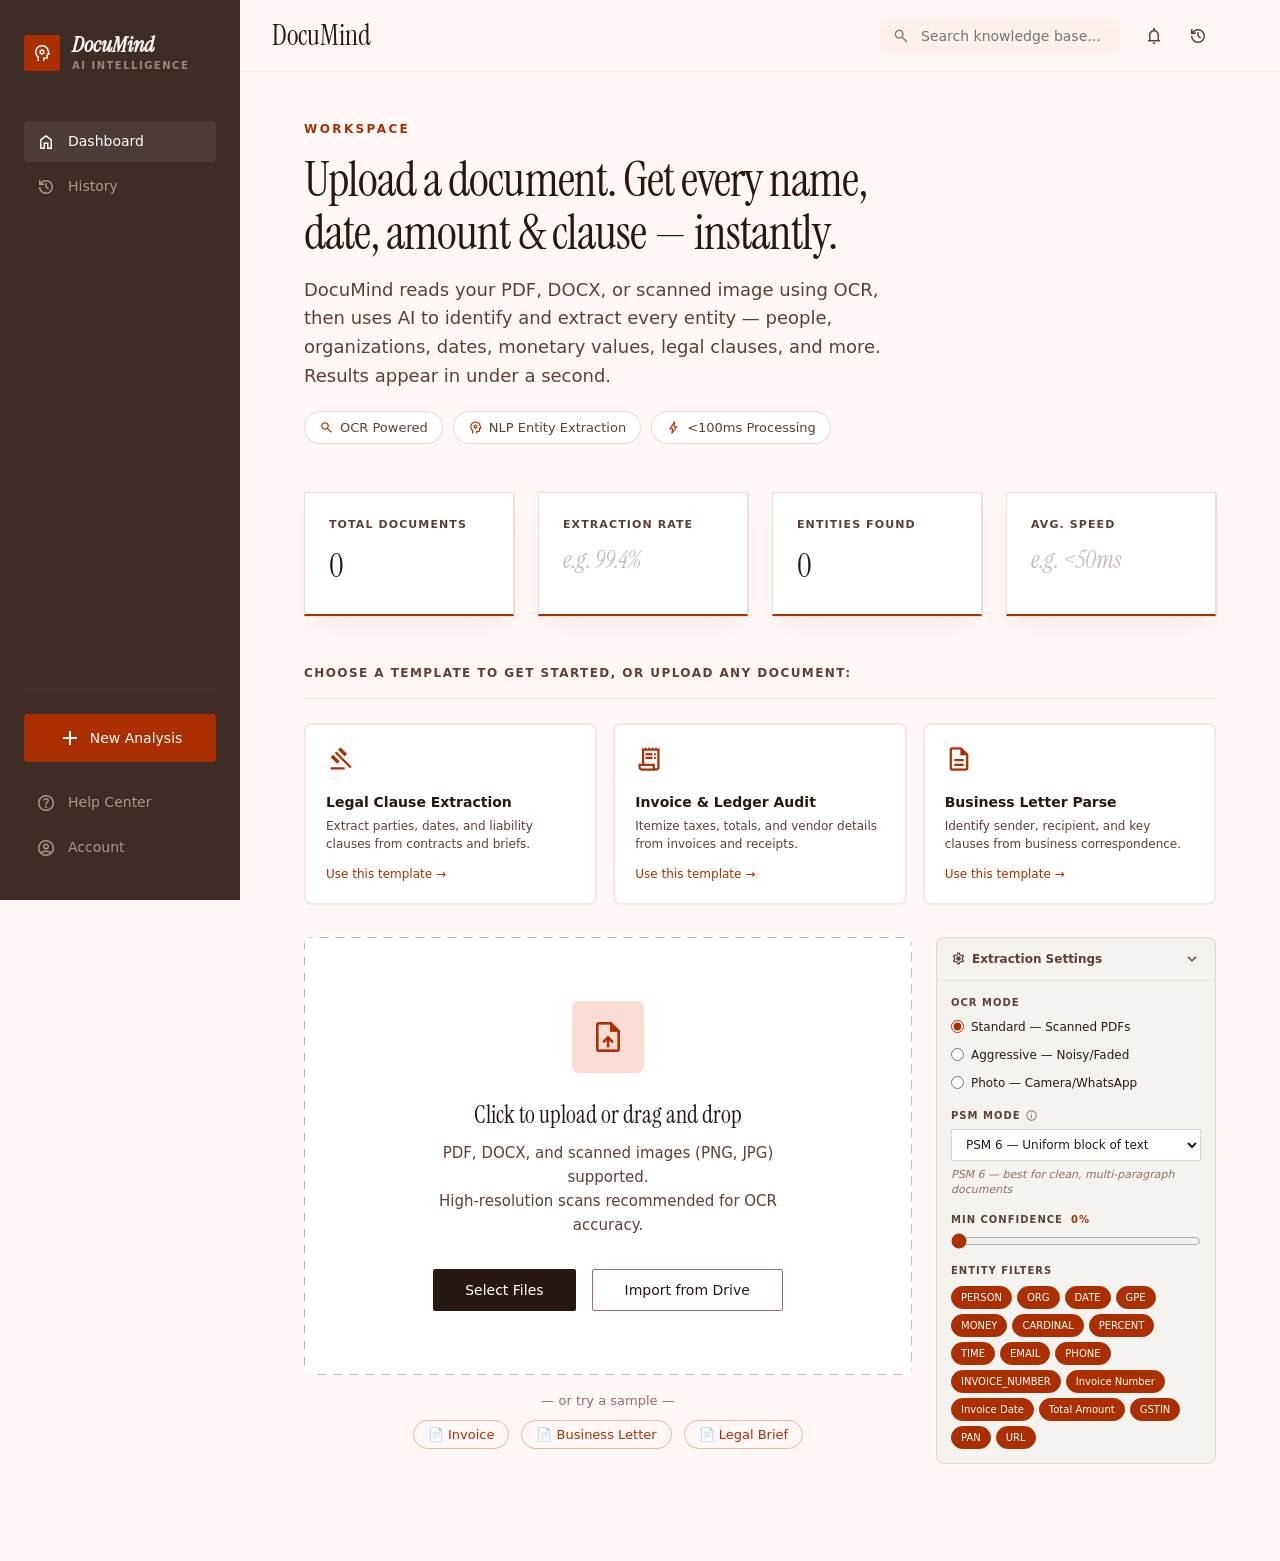
==== commit 248f4334: "update" ====
--- a/static/index.html
+++ b/static/index.html
@@ -37,10 +37,7 @@
       <span class="material-symbols-outlined">history</span>
       <span>History</span>
     </a>
-    <a href="#" class="nav-item" id="navSettings" onclick="showView('settings')">
-      <span class="material-symbols-outlined">settings</span>
-      <span>Settings</span>
-    </a>
+
   </nav>
 
   <div class="sidebar-bottom">
@@ -99,10 +96,7 @@
     <span class="material-symbols-outlined">history</span>
     <span>History</span>
   </a>
-  <a href="#" class="mob-nav-item" id="mnavSettings" onclick="showView('settings')">
-    <span class="material-symbols-outlined">settings</span>
-    <span>Settings</span>
-  </a>
+
 </nav>
 
 <!-- ══════════════════════ MAIN ══════════════════════ -->
@@ -180,62 +174,111 @@
       </div>
     </section>
 
-    <!-- Upload zone -->
-    <section class="upload-section" id="uploadSection">
-      <div class="upload-zone" id="uploadZone"
-           ondragover="handleDragOver(event)"
-           ondragleave="handleDragLeave(event)"
-           ondrop="handleDrop(event)"
-           onclick="document.getElementById('fileInput').click()">
-        <div class="upload-icon-wrap">
-          <span class="material-symbols-outlined upload-icon">upload_file</span>
-        </div>
-        <h4 class="upload-title">Click to upload or drag and drop</h4>
-        <p class="upload-body">PDF, DOCX, and scanned images (PNG, JPG) supported.<br>High-resolution scans recommended for OCR accuracy.</p>
-        <div class="upload-btns">
-          <button class="btn-primary" onclick="event.stopPropagation(); document.getElementById('fileInput').click()">Select Files</button>
-          <button class="btn-ghost">Import from Drive</button>
-        </div>
-        <input type="file" id="fileInput" accept=".png,.jpg,.jpeg,.pdf" style="display:none;" onchange="handleFileSelect(event)"/>
-      </div>
-
-      <!-- Sample document links -->
-      <div class="sample-links">
-        <span class="sample-or">— or try a sample —</span>
-        <div class="sample-btns">
-          <button class="sample-btn" onclick="loadSample('sample_invoice')">📄 Invoice</button>
-          <button class="sample-btn" onclick="loadSample('sample_letter')">📄 Business Letter</button>
-          <button class="sample-btn" onclick="loadSample('sample_invoice')">📄 Legal Brief</button>
-        </div>
-      </div>
-
-      <!-- Processing spinner (hidden) -->
-      <div class="processing-overlay" id="processingOverlay" style="display:none;">
-        <div class="spinner-wrap">
-          <div class="spinner"></div>
-          <p class="spinner-label" id="spinnerLabel">Analyzing document…</p>
-          <div class="spinner-steps" id="spinnerSteps">
-            <div class="spinner-step active" id="step1"><span class="material-symbols-outlined">crop</span> Auto-cropping</div>
-            <div class="spinner-step" id="step2"><span class="material-symbols-outlined">text_fields</span> Running OCR</div>
-            <div class="spinner-step" id="step3"><span class="material-symbols-outlined">psychology</span> Extracting entities</div>
-          </div>
-        </div>
-      </div>
-    </section>
-
-    <!-- Learning center -->
-    <div class="bottom-grid">
-      <div></div>
-      <div>
-        <h5 class="section-label">LEARNING CENTER</h5>
-        <div class="learning-card">
-          <div class="learning-bg" style="background-image: url('https://lh3.googleusercontent.com/aida-public/[base64]'); background-size: cover; background-position: center;"></div>
-          <div class="learning-overlay">
-            <p class="learning-title">Mastering Document AI</p>
-            <p class="learning-sub">Watch our 3-minute onboarding guide →</p>
-          </div>
-        </div>
-      </div>
+    <!-- Upload + Settings two-column layout -->
+    <div class="upload-settings-row">
+
+      <!-- LEFT: Upload zone -->
+      <section class="upload-section" id="uploadSection">
+        <div class="upload-zone" id="uploadZone"
+             ondragover="handleDragOver(event)"
+             ondragleave="handleDragLeave(event)"
+             ondrop="handleDrop(event)"
+             onclick="document.getElementById('fileInput').click()">
+          <div class="upload-icon-wrap">
+            <span class="material-symbols-outlined upload-icon">upload_file</span>
+          </div>
+          <h4 class="upload-title">Click to upload or drag and drop</h4>
+          <p class="upload-body">PDF, DOCX, and scanned images (PNG, JPG) supported.<br>High-resolution scans recommended for OCR accuracy.</p>
+          <div class="upload-btns">
+            <button class="btn-primary" onclick="event.stopPropagation(); document.getElementById('fileInput').click()">Select Files</button>
+            <button class="btn-ghost">Import from Drive</button>
+          </div>
+          <input type="file" id="fileInput" accept=".png,.jpg,.jpeg,.pdf" style="display:none;" onchange="handleFileSelect(event)"/>
+        </div>
+
+        <!-- Sample document links -->
+        <div class="sample-links">
+          <span class="sample-or">— or try a sample —</span>
+          <div class="sample-btns">
+            <button class="sample-btn" onclick="loadSample('sample_invoice')">📄 Invoice</button>
+            <button class="sample-btn" onclick="loadSample('sample_letter')">📄 Business Letter</button>
+            <button class="sample-btn" onclick="loadSample('sample_invoice')">📄 Legal Brief</button>
+          </div>
+        </div>
+
+        <!-- Processing spinner (hidden) -->
+        <div class="processing-overlay" id="processingOverlay" style="display:none;">
+          <div class="spinner-wrap">
+            <div class="spinner"></div>
+            <p class="spinner-label" id="spinnerLabel">Analyzing document…</p>
+            <div class="spinner-steps" id="spinnerSteps">
+              <div class="spinner-step active" id="step1"><span class="material-symbols-outlined">crop</span> Auto-cropping</div>
+              <div class="spinner-step" id="step2"><span class="material-symbols-outlined">text_fields</span> Running OCR</div>
+              <div class="spinner-step" id="step3"><span class="material-symbols-outlined">psychology</span> Extracting entities</div>
+            </div>
+          </div>
+        </div>
+      </section>
+
+      <!-- RIGHT: Compact settings panel -->
+      <aside class="settings-panel" id="settingsPanel">
+        <button class="settings-panel-header" onclick="toggleSettingsPanel()" id="settingsPanelToggle">
+          <span style="display:flex;align-items:center;gap:6px;">
+            <span class="material-symbols-outlined" style="font-size:15px;">settings</span>
+            Extraction Settings
+          </span>
+          <span class="material-symbols-outlined settings-panel-chevron" id="settingsPanelChevron">expand_more</span>
+        </button>
+        <div class="settings-panel-body" id="settingsPanelBody">
+
+          <!-- OCR Mode -->
+          <div class="sp-group">
+            <p class="sp-label">OCR MODE</p>
+            <label class="sp-radio"><input type="radio" name="ocrMode" value="standard" checked onchange="syncOcrMode(this.value)"/> Standard — Scanned PDFs</label>
+            <label class="sp-radio"><input type="radio" name="ocrMode" value="aggressive" onchange="syncOcrMode(this.value)"/> Aggressive — Noisy/Faded</label>
+            <label class="sp-radio"><input type="radio" name="ocrMode" value="photo" onchange="syncOcrMode(this.value)"/> Photo — Camera/WhatsApp</label>
+          </div>
+
+          <!-- PSM Mode -->
+          <div class="sp-group">
+            <p class="sp-label" style="display:flex;align-items:center;gap:4px;">
+              PSM MODE
+              <span class="material-symbols-outlined sp-info-icon" title="Page Segmentation Mode controls how Tesseract reads the layout of your document. Use PSM 6 for standard documents, PSM 7 for single-line images, PSM 11 for scanned receipts with sparse text.">info</span>
+            </p>
+            <select class="sp-select" id="psmMode" onchange="updatePsmHint()">
+              <option value="0">PSM 0 — Orientation and script detection only</option>
+              <option value="1">PSM 1 — Automatic page segmentation with OSD</option>
+              <option value="3">PSM 3 — Fully automatic page segmentation</option>
+              <option value="4">PSM 4 — Single column of text</option>
+              <option value="6" selected>PSM 6 — Uniform block of text</option>
+              <option value="7">PSM 7 — Single text line</option>
+              <option value="8">PSM 8 — Single word</option>
+              <option value="11">PSM 11 — Sparse text, find as much as possible</option>
+              <option value="13">PSM 13 — Raw line, treat as single text line</option>
+            </select>
+            <p class="sp-hint" id="psmHint">PSM 6 — best for clean, multi-paragraph documents</p>
+          </div>
+
+          <!-- Min Confidence -->
+          <div class="sp-group">
+            <p class="sp-label">MIN CONFIDENCE <span class="sp-range-val" id="settingsConfVal">0%</span></p>
+            <input type="range" min="0" max="100" value="0" class="sp-range" id="settingsConf" oninput="set('settingsConfVal', this.value+'%')"/>
+          </div>
+
+          <!-- Entity Filters -->
+          <div class="sp-group">
+            <p class="sp-label">ENTITY FILTERS</p>
+            <div class="sp-chips" id="entityFilterGrid">
+              <!-- Populated by JS -->
+            </div>
+            <p class="sp-filter-status" id="filterStatus" style="display:none;">
+              Showing <span id="filterVisible">0</span> of <span id="filterTotal">0</span> entities
+              — <span id="filterHidden">0</span> hidden
+              <button class="sp-reset-btn" onclick="resetFilters()">Reset Filters</button>
+            </p>
+          </div>
+        </div>
+      </aside>
     </div>
   </div>
 
@@ -478,38 +521,7 @@
     </div>
   </div>
 
-  <!-- ── VIEW: SETTINGS (formerly Automation) ── -->
-  <div id="viewSettings" class="view" style="display:none;">
-    <section class="hero-section">
-      <span class="hero-eyebrow">SETTINGS</span>
-      <h3 class="hero-title">Configure extraction.</h3>
-      <p class="hero-body">Set OCR preprocessing mode, confidence threshold, and entity filters for your analyses.</p>
-    </section>
-    <div class="settings-grid">
-      <div class="settings-card">
-        <h4 class="settings-card-title">OCR Settings</h4>
-        <div class="form-group">
-          <label class="form-label">Preprocessing Mode</label>
-          <select class="form-select" id="settingsMode">
-            <option value="standard">Standard — Scanned PDFs</option>
-            <option value="aggressive">Aggressive — Noisy / Faded</option>
-            <option value="photo">Photo — Camera / WhatsApp</option>
-          </select>
-        </div>
-        <div class="form-group">
-          <label class="form-label">Min Confidence Threshold</label>
-          <input type="range" min="0" max="100" value="0" class="form-range" id="settingsConf"/>
-          <span class="form-range-val" id="settingsConfVal">0%</span>
-        </div>
-      </div>
-      <div class="settings-card">
-        <h4 class="settings-card-title">Entity Filters</h4>
-        <div class="entity-filter-grid" id="entityFilterGrid">
-          <!-- Populated by JS -->
-        </div>
-      </div>
-    </div>
-  </div>
+
 
 </main>
 
--- a/static/css/main.css
+++ b/static/css/main.css
@@ -367,7 +367,54 @@
 .route-warn{background:rgba(217,119,6,.1);color:#d97706;border:1px solid rgba(217,119,6,.3);}
 
 /* ── Responsive ── */
+/* ── Upload + Settings row (two-column) ── */
+.upload-settings-row{display:grid;grid-template-columns:1fr 280px;gap:24px;align-items:start;}
+
+/* ── Compact Settings Panel ── */
+.settings-panel{
+  background:#f4f3f0;border:1px solid rgba(144,112,103,.2);border-radius:var(--radius-lg);
+  font-size:13px;overflow:hidden;position:sticky;top:calc(var(--topbar-h) + 16px);
+}
+.settings-panel-header{
+  width:100%;display:flex;align-items:center;justify-content:space-between;
+  padding:12px 14px;font-size:12px;font-weight:600;color:var(--on-surface-var);
+  background:none;border:none;cursor:pointer;font-family:inherit;
+  border-bottom:1px solid rgba(144,112,103,.15);transition:background .15s;
+}
+.settings-panel-header:hover{background:rgba(171,47,0,.04);}
+.settings-panel-chevron{font-size:18px;transition:transform .2s;}
+.settings-panel-body{padding:14px;display:flex;flex-direction:column;gap:14px;}
+.sp-group{display:flex;flex-direction:column;gap:6px;}
+.sp-label{
+  font-size:10px;font-weight:700;letter-spacing:.1em;text-transform:uppercase;
+  color:var(--on-surface-var);display:flex;align-items:center;gap:4px;
+}
+.sp-radio{display:flex;align-items:center;gap:7px;font-size:12px;color:var(--on-surface);cursor:pointer;padding:2px 0;}
+.sp-radio input{accent-color:var(--primary);cursor:pointer;}
+.sp-select{
+  width:100%;padding:7px 10px;border:1px solid rgba(144,112,103,.3);border-radius:var(--radius-sm);
+  font-size:12px;font-family:inherit;background:#fff;color:var(--on-surface);
+}
+.sp-select:focus{outline:none;border-color:var(--primary);}
+.sp-hint{font-size:11px;color:var(--outline);font-style:italic;line-height:1.4;}
+.sp-range{width:100%;accent-color:var(--primary);cursor:pointer;}
+.sp-range-val{font-weight:700;color:var(--primary);font-style:normal;margin-left:4px;}
+.sp-chips{display:flex;flex-wrap:wrap;gap:5px;margin-top:2px;}
+/* chips in settings panel are smaller */
+.sp-chips .entity-chip{font-size:10px;padding:3px 9px;border-radius:999px;}
+.sp-info-icon{font-size:13px;color:var(--outline);cursor:help;vertical-align:middle;}
+.sp-filter-status{
+  font-size:11px;color:var(--outline);margin-top:4px;display:flex;align-items:center;
+  flex-wrap:wrap;gap:4px;line-height:1.5;
+}
+.sp-reset-btn{
+  font-size:11px;color:var(--primary);background:none;border:none;cursor:pointer;
+  font-family:inherit;font-weight:600;padding:0;text-decoration:underline;
+}
+.sp-reset-btn:hover{opacity:.75;}
+
 @media(max-width:768px){
+
   :root{--sidebar-w:0px;--mob-nav-h:60px;}
   .sidebar{display:none;}
   .topbar{left:0;padding:0 16px;}
@@ -378,6 +425,9 @@
   .bottom-grid{grid-template-columns:1fr;}
   .settings-grid{grid-template-columns:1fr;}
   .hero-title{font-size:32px;}
+  .upload-settings-row{grid-template-columns:1fr;}
+  .settings-panel{position:static;}
+  /* Collapse settings body by default on mobile (JS toggles it) */
   .template-cards-grid{grid-template-columns:1fr;}
   .pipeline-strip{flex-direction:column;}
   .pipeline-divider{width:auto;height:1px;}
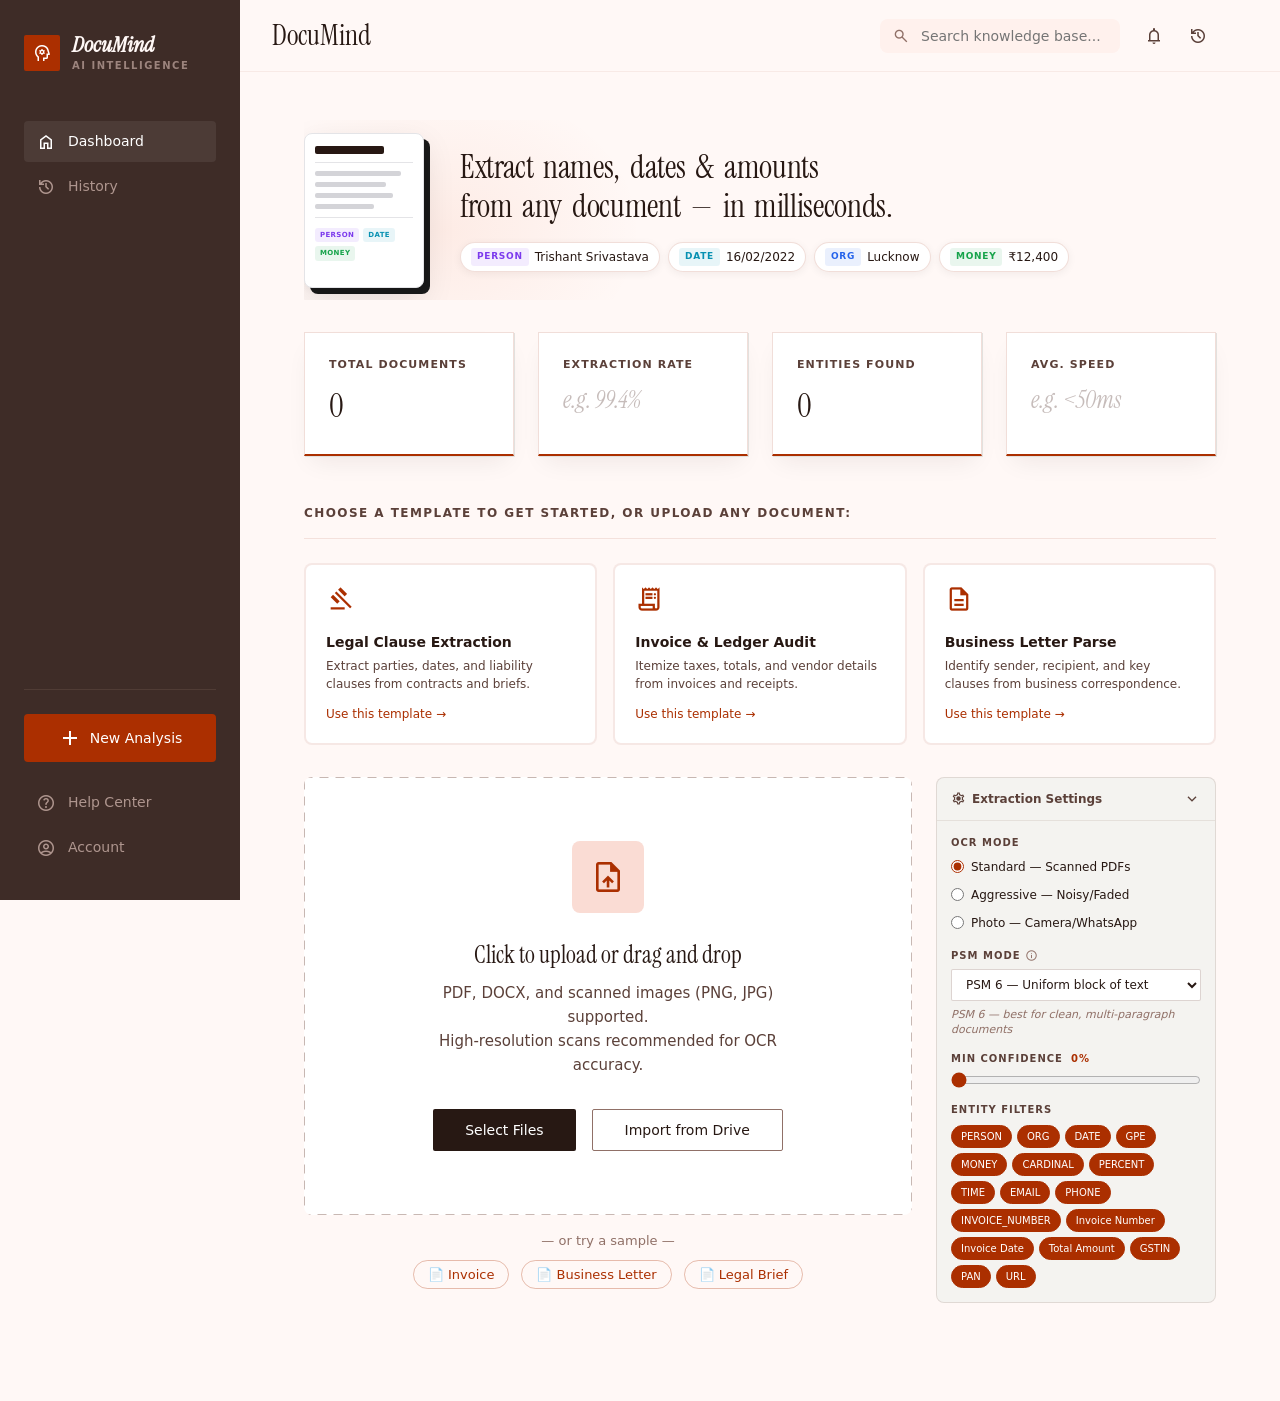
==== commit 899e9875: "update" ====
--- a/static/index.html
+++ b/static/index.html
@@ -105,18 +105,69 @@
   <!-- ── VIEW: DASHBOARD (upload) ── -->
   <div id="viewDashboard" class="view active">
 
-    <!-- ── Value Proposition ── -->
-    <section class="hero-section">
-      <span class="hero-eyebrow">WORKSPACE</span>
-      <h3 class="hero-title">Upload a document. Get every name,<br>date, amount &amp; clause — instantly.</h3>
-      <p class="hero-body">DocuMind reads your PDF, DOCX, or scanned image using OCR, then uses AI to identify and extract every entity — people, organizations, dates, monetary values, legal clauses, and more. Results appear in under a second.</p>
-      <!-- Feature pills -->
-      <div class="feature-pills">
-        <span class="feature-pill"><span class="material-symbols-outlined">search</span> OCR Powered</span>
-        <span class="feature-pill"><span class="material-symbols-outlined">psychology</span> NLP Entity Extraction</span>
-        <span class="feature-pill"><span class="material-symbols-outlined">bolt</span> &lt;100ms Processing</span>
+    <!-- ── Animated Hero ── -->
+    <section class="hero-section" aria-label="DocuMind headline">
+
+      <!-- Radial depth glow (Layer 4 — pure CSS ::before) -->
+
+      <!-- Hero inner: card + text side by side -->
+      <div class="hero-inner">
+
+        <!-- Layer 1: Floating 3D document card -->
+        <div class="hero-doc-card" aria-hidden="true">
+          <!-- Fake document lines -->
+          <div class="hdc-title-line"></div>
+          <div class="hdc-sep"></div>
+          <div class="hdc-line" style="width:88%"></div>
+          <div class="hdc-line" style="width:72%"></div>
+          <div class="hdc-line" style="width:80%"></div>
+          <div class="hdc-line" style="width:60%"></div>
+          <div class="hdc-sep"></div>
+          <!-- Entity tags inside card -->
+          <div class="hdc-tags">
+            <span class="hdc-tag hdc-tag-person entity-tag-pulse" style="animation-delay:0s">PERSON</span>
+            <span class="hdc-tag hdc-tag-date   entity-tag-pulse" style="animation-delay:0.4s">DATE</span>
+            <span class="hdc-tag hdc-tag-money  entity-tag-pulse" style="animation-delay:0.8s">MONEY</span>
+          </div>
+        </div>
+
+        <!-- Layer 2 + 3: Staggered headline + streaming entity tags -->
+        <div class="hero-text-col">
+          <!-- Headline with word-by-word reveal -->
+          <h2 class="hero-headline" id="heroHeadline">
+            <span class="hero-word" style="animation-delay:.10s">Extract</span>
+            <span class="hero-word" style="animation-delay:.20s">names,</span>
+            <span class="hero-word" style="animation-delay:.30s">dates</span>
+            <span class="hero-word" style="animation-delay:.40s">&amp;</span>
+            <span class="hero-word" style="animation-delay:.50s">amounts</span>
+            <br aria-hidden="true"/>
+            <span class="hero-word" style="animation-delay:.60s">from</span>
+            <span class="hero-word" style="animation-delay:.70s">any</span>
+            <span class="hero-word" style="animation-delay:.80s">document</span>
+            <span class="hero-word" style="animation-delay:.90s">—</span>
+            <span class="hero-word" style="animation-delay:1.00s">in</span>
+            <span class="hero-word" style="animation-delay:1.10s">milliseconds.</span>
+          </h2>
+
+          <!-- Layer 3: Streaming entity tags -->
+          <div class="hero-streaming-tags" aria-label="Example extracted entities">
+            <span class="streaming-tag st-person" style="animation-delay:1.30s; --float-delay:0s">
+              <span class="st-type">PERSON</span> Trishant Srivastava
+            </span>
+            <span class="streaming-tag st-date" style="animation-delay:1.45s; --float-delay:0.5s">
+              <span class="st-type">DATE</span> 16/02/2022
+            </span>
+            <span class="streaming-tag st-org" style="animation-delay:1.60s; --float-delay:1.0s">
+              <span class="st-type">ORG</span> Lucknow
+            </span>
+            <span class="streaming-tag st-money" style="animation-delay:1.75s; --float-delay:1.5s">
+              <span class="st-type">MONEY</span> ₹12,400
+            </span>
+          </div>
+        </div>
       </div>
     </section>
+
 
     <!-- Metric cards (empty state) -->
     <div class="metrics-grid" id="uploadMetrics">
@@ -328,9 +379,12 @@
       </div>
     </div>
 
-    <!-- ── Post-processing Action Bar ── -->
     <div class="action-bar" id="actionBar" style="display:none;">
-      <button class="action-btn action-primary" onclick="downloadJSON()" id="btnDownloadJson">
+      <button class="action-btn action-primary" onclick="exportResults()" id="btnExport">
+        <span class="material-symbols-outlined">file_export</span>
+        Export Results
+      </button>
+      <button class="action-btn action-secondary" onclick="downloadJSON()" id="btnDownloadJson">
         <span class="material-symbols-outlined">download</span>
         Download JSON
       </button>
--- a/static/css/main.css
+++ b/static/css/main.css
@@ -83,11 +83,126 @@
 .main-content{margin-left:var(--sidebar-w);margin-top:var(--topbar-h);min-height:calc(100vh - var(--topbar-h));padding:48px 64px;}
 .view{max-width:1024px;margin:0 auto;}
 
-/* ── Hero ── */
-.hero-section{margin-bottom:48px;}
-.hero-eyebrow{font-size:12px;font-weight:600;color:var(--primary);letter-spacing:.2em;text-transform:uppercase;display:block;margin-bottom:16px;}
-.hero-title{font-family:var(--font-serif);font-size:48px;font-weight:400;line-height:1.1;letter-spacing:-.02em;color:var(--on-surface);margin-bottom:16px;}
-.hero-body{font-size:18px;color:var(--on-surface-var);max-width:600px;line-height:1.6;}
+/* ── Hero (animated) ── */
+.hero-section{
+  position:relative;overflow:hidden;
+  margin-bottom:32px;padding:0;
+}
+/* Layer 4: radial depth glow */
+.hero-section::before{
+  content:'';position:absolute;top:-40px;left:-60px;
+  width:400px;height:300px;
+  background:radial-gradient(ellipse at center,rgba(229,69,10,.07) 0%,transparent 70%);
+  pointer-events:none;z-index:0;
+}
+
+/* ── Hero inner: two-column (card | text) ── */
+.hero-inner{
+  position:relative;z-index:1;
+  display:flex;align-items:center;gap:36px;
+  min-height:180px;
+}
+
+/* ── Layer 1: Floating 3D document card ── */
+.hero-doc-card{
+  flex-shrink:0;
+  width:120px;height:155px;
+  background:#ffffff;
+  border:1px solid #E4E4E7;
+  border-radius:8px;
+  box-shadow:0 4px 6px rgba(0,0,0,.04),0 12px 32px rgba(0,0,0,.10),6px 6px 0px #1A1A1A;
+  transform-style:preserve-3d;
+  animation:float-tilt 4s ease-in-out infinite;
+  padding:12px 10px;
+  display:flex;flex-direction:column;gap:6px;
+}
+.hdc-title-line{height:8px;background:#271813;border-radius:2px;width:70%;}
+.hdc-sep{height:1px;background:#E4E4E7;margin:2px 0;}
+.hdc-line{height:5px;background:#D4D4D8;border-radius:2px;}
+.hdc-tags{display:flex;flex-wrap:wrap;gap:4px;margin-top:2px;}
+.hdc-tag{
+  font-size:7px;font-weight:700;letter-spacing:.05em;
+  padding:2px 5px;border-radius:3px;
+}
+.hdc-tag-person{background:#7c3aed18;color:#7c3aed;}
+.hdc-tag-date  {background:#0891b218;color:#0891b2;}
+.hdc-tag-money {background:#16a34a18;color:#16a34a;}
+
+/* ── Layer 2: Headline text column ── */
+.hero-text-col{flex:1;min-width:0;}
+.hero-headline{
+  font-family:var(--font-serif);
+  font-size:32px;font-weight:400;
+  line-height:1.22;letter-spacing:-.01em;
+  color:var(--on-surface);margin:0 0 16px;
+}
+/* word-by-word drop-in */
+.hero-word{
+  display:inline-block;
+  animation:word-drop .5s cubic-bezier(.22,1,.36,1) both;
+  margin-right:5px;
+}
+
+/* ── Layer 3: Streaming entity tags ── */
+.hero-streaming-tags{display:flex;flex-wrap:wrap;gap:8px;}
+.streaming-tag{
+  display:inline-flex;align-items:center;gap:6px;
+  font-size:12px;font-weight:500;color:var(--on-surface);
+  padding:5px 10px;border-radius:999px;
+  border:1px solid rgba(228,190,180,.5);
+  background:var(--surface-white);
+  box-shadow:0 2px 8px rgba(39,24,19,.06);
+  /* fly-in first, then float */
+  animation:
+    tag-fly-out .4s cubic-bezier(.34,1.56,.64,1) both,
+    tag-float 3s ease-in-out calc(1.75s + var(--float-delay,0s)) infinite;
+}
+.st-type{
+  font-size:9px;font-weight:700;letter-spacing:.08em;
+  padding:2px 6px;border-radius:3px;
+}
+.st-person .st-type{background:#7c3aed18;color:#7c3aed;}
+.st-date   .st-type{background:#0891b218;color:#0891b2;}
+.st-org    .st-type{background:#2563eb18;color:#2563eb;}
+.st-money  .st-type{background:#16a34a18;color:#16a34a;}
+
+/* ── Keyframes ── */
+@keyframes float-tilt {
+  0%   { transform:perspective(600px) rotateX(8deg)  rotateY(-8deg)  translateY(0px); }
+  25%  { transform:perspective(600px) rotateX(6deg)  rotateY(-10deg) translateY(-6px); }
+  50%  { transform:perspective(600px) rotateX(10deg) rotateY(-6deg)  translateY(-10px); }
+  75%  { transform:perspective(600px) rotateX(7deg)  rotateY(-9deg)  translateY(-4px); }
+  100% { transform:perspective(600px) rotateX(8deg)  rotateY(-8deg)  translateY(0px); }
+}
+@keyframes word-drop {
+  from { opacity:0; transform:perspective(400px) rotateX(-40deg) translateY(-20px); }
+  to   { opacity:1; transform:perspective(400px) rotateX(0deg)   translateY(0px); }
+}
+@keyframes tag-fly-out {
+  from { opacity:0; transform:translateX(-40px) scale(.8); }
+  to   { opacity:1; transform:translateX(0)     scale(1); }
+}
+@keyframes tag-float {
+  0%,100% { transform:translateY(0px); }
+  50%     { transform:translateY(-3px); }
+}
+@keyframes tag-pulse {
+  0%,100% { opacity:1; }
+  50%     { opacity:.55; }
+}
+.entity-tag-pulse{ animation:tag-pulse 2s ease-in-out infinite; }
+
+/* ── Reduced motion ── */
+@media(prefers-reduced-motion:reduce){
+  .hero-doc-card,
+  .hero-word,
+  .streaming-tag,
+  .entity-tag-pulse{
+    animation:none !important;
+    opacity:1 !important;
+    transform:none !important;
+  }
+}
 
 /* ── Metric cards ── */
 .metrics-grid{display:grid;grid-template-columns:repeat(4,1fr);gap:24px;margin-bottom:48px;}
@@ -189,27 +304,45 @@
 .raw-body{padding:32px;background:#f1f0ed;height:540px;overflow-y:auto;font-family:var(--font-mono);font-size:13px;line-height:1.7;box-shadow:inset 0 2px 8px rgba(39,24,19,.06);}
 .raw-comment{color:rgba(144,112,103,.6);margin-bottom:16px;font-style:italic;}
 .raw-line{margin-bottom:4px;color:var(--on-surface);}
-.verified-body{padding:32px;height:540px;overflow-y:auto;display:flex;flex-direction:column;gap:24px;}
+.verified-body{padding:0;height:540px;overflow-y:auto;display:flex;flex-direction:column;}
 .synced-badge{display:flex;align-items:center;gap:4px;font-size:10px;font-weight:700;color:var(--green);background:#dcfce7;padding:4px 10px;border-radius:999px;}
-.v-field-label{font-size:10px;font-weight:700;color:var(--primary);text-transform:uppercase;letter-spacing:.08em;display:block;margin-bottom:6px;}
-.v-field-box{background:var(--surface-low);padding:12px 16px;border:1px solid rgba(228,190,180,.35);border-radius:var(--radius-sm);display:flex;justify-content:space-between;align-items:center;font-size:14px;transition:border-color .2s;}
-.v-field-box:hover{border-color:var(--primary);}
-.v-field-box .material-symbols-outlined{font-size:16px;color:var(--outline-var);}
-.v-grid-2{display:grid;grid-template-columns:1fr 1fr;gap:16px;}
-.v-entity-box{background:rgba(255,241,237,.5);padding:16px;border:1px solid rgba(228,190,180,.35);border-radius:var(--radius-sm);}
-.v-entity-name{font-size:14px;font-weight:700;color:var(--on-surface);margin-bottom:4px;}
-.v-entity-detail{font-size:13px;color:var(--on-surface-var);line-height:1.5;}
-.v-table{width:100%;font-size:13px;border-collapse:collapse;}
-.v-table th{text-align:left;padding-bottom:8px;color:var(--on-surface-var);font-weight:500;border-bottom:1px solid rgba(228,190,180,.2);}
-.v-table th:last-child,.v-table td:last-child{text-align:right;}
-.v-table td{padding:10px 0;border-bottom:1px solid rgba(228,190,180,.1);}
-.v-table tr:last-child td{border:none;font-weight:700;}
-.v-table tr:last-child td:last-child{color:var(--primary);}
-.v-actions{display:flex;gap:12px;padding-top:8px;}
-.btn-approve{flex:1;background:var(--primary-dark);color:#fff;padding:12px;border-radius:var(--radius-sm);font-size:14px;font-weight:500;transition:opacity .2s;}
-.btn-approve:hover{opacity:.85;}
-.btn-more{padding:12px 16px;border:1px solid rgba(228,190,180,.5);border-radius:var(--radius-sm);transition:background .2s;}
-.btn-more:hover{background:var(--surface-low);}
+
+/* ── Cleaned text block (primary content — mirrors raw-body) ── */
+.cleaned-text-block{flex:0 0 auto;}
+.cleaned-pre{
+  margin:0;padding:32px;background:#f1f0ed;
+  font-family:var(--font-mono);font-size:13px;line-height:1.7;color:var(--on-surface);
+  white-space:pre-wrap;word-break:break-word;
+  box-shadow:inset 0 2px 8px rgba(39,24,19,.06);
+}
+
+/* ── Compact entity key-value summary (secondary, below text) ── */
+.cleaned-summary{
+  border-top:1px solid rgba(228,190,180,.25);
+  padding:20px 32px;background:rgba(255,241,237,.25);flex:0 0 auto;
+}
+.cleaned-summary-label{
+  font-size:10px;font-weight:700;letter-spacing:.12em;text-transform:uppercase;
+  color:var(--on-surface-var);margin-bottom:12px;
+}
+.cleaned-kv-table{width:100%;border-collapse:collapse;font-size:13px;}
+.ckv-key{
+  font-size:10px;font-weight:700;text-transform:uppercase;letter-spacing:.06em;
+  color:rgba(91,64,57,.6);padding:8px 16px 8px 0;width:38%;
+  border-bottom:1px solid rgba(228,190,180,.18);vertical-align:top;
+}
+.ckv-val{
+  padding:8px 0;color:var(--on-surface);font-weight:500;
+  border-bottom:1px solid rgba(228,190,180,.18);
+}
+.cleaned-kv-table tr:last-child .ckv-key,
+.cleaned-kv-table tr:last-child .ckv-val{border-bottom:none;}
+
+/* ── Cleaned panel empty state ── */
+.cleaned-empty{
+  display:flex;flex-direction:column;align-items:center;justify-content:center;
+  gap:12px;height:100%;padding:48px;text-align:center;color:var(--outline);font-size:14px;
+}
 
 /* ── Structure & JSON views ── */
 .structure-view{padding:32px;display:flex;flex-direction:column;gap:12px;}
@@ -424,7 +557,10 @@
   .raw-panel{border-right:none;border-bottom:1px solid rgba(228,190,180,.2);}
   .bottom-grid{grid-template-columns:1fr;}
   .settings-grid{grid-template-columns:1fr;}
-  .hero-title{font-size:32px;}
+  .hero-inner{flex-direction:column;align-items:flex-start;gap:20px;min-height:auto;}
+  .hero-headline{font-size:26px;}
+  .hero-streaming-tags{gap:6px;}
+  .streaming-tag{font-size:11px;}
   .upload-settings-row{grid-template-columns:1fr;}
   .settings-panel{position:static;}
   /* Collapse settings body by default on mobile (JS toggles it) */
